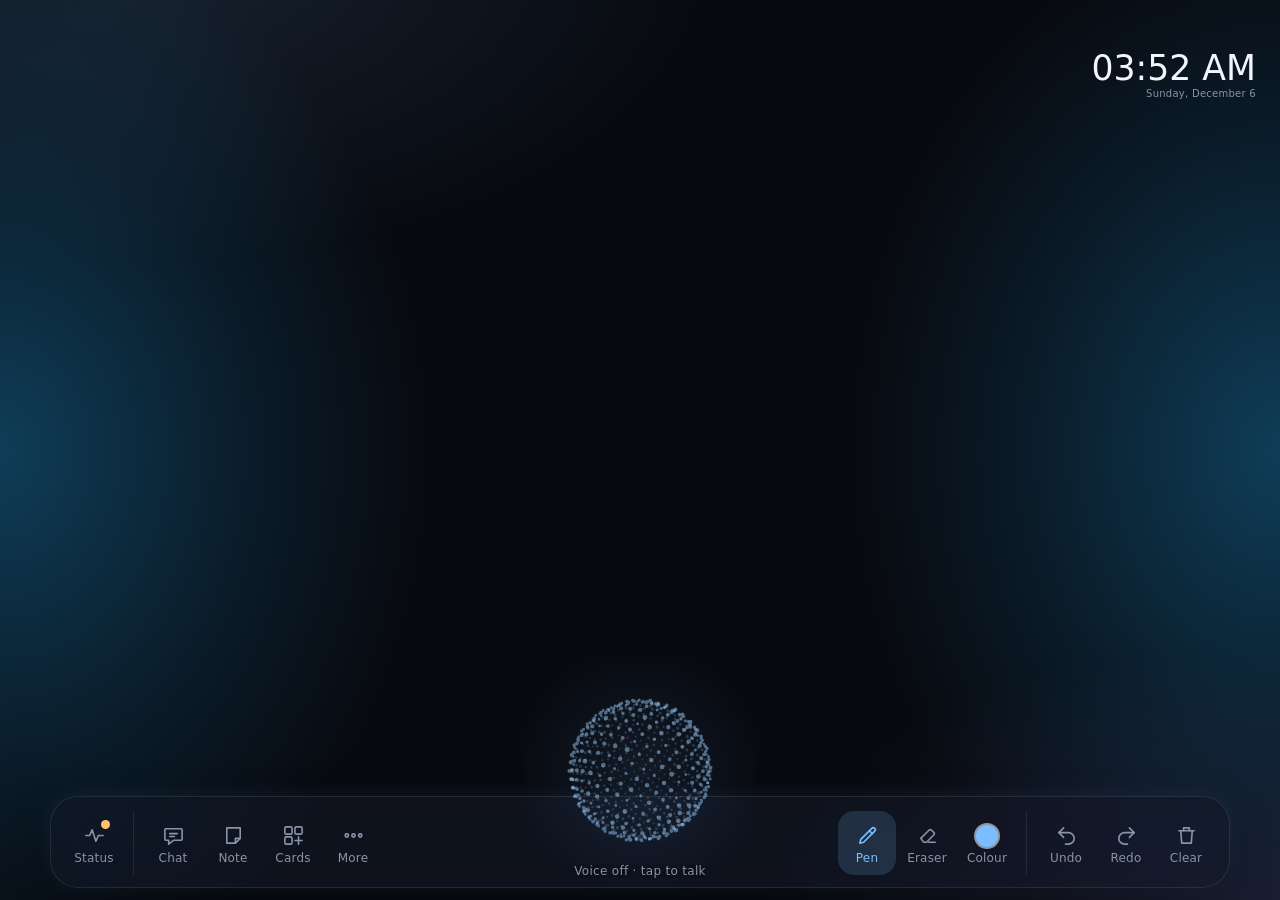
==== web/index.html @ fc882709 "Speech bubble: a small pill that pops out of the top of the screen and shows whatever JARVIS says in" ====
<!doctype html>
<html lang="en">
<head>
  <meta charset="utf-8">
  <meta name="viewport" content="width=device-width, initial-scale=1">
  <title>JARVIS</title>
  <script src="look.js"></script>
  <link rel="stylesheet" href="style.css">
  <link rel="stylesheet" href="modern.css">
  <link rel="stylesheet" href="dock.css">
  <link rel="stylesheet" href="statuspanel.css">
</head>
<body class="panel-hidden">
  <div id="app">
    <aside id="status-menu" class="status-drawer" hidden aria-label="Status">
      <header class="sd-head">
        <div id="sd-summary" data-level="warn">
          <i class="sd-light" aria-hidden="true"></i>
          <div><b id="sd-headline">Checking…</b><small id="sd-sub"></small></div>
        </div>
        <button type="button" id="status-close" class="sd-close" title="Close (S)" aria-label="Close status">
          <svg viewBox="0 0 24 24" aria-hidden="true"><path d="M6 6l12 12M18 6L6 18"/></svg>
        </button>
      </header>
      <div class="sd-body">
        <div class="sd-quick" role="group" aria-label="Quick actions">
          <button type="button" data-do="lock" title="Hide everything until it is unlocked (H)">
            <svg viewBox="0 0 24 24" aria-hidden="true"><rect x="5" y="11" width="14" height="9" rx="2"/><path d="M8 11V8a4 4 0 0 1 8 0v3"/></svg><span>Lock screen</span>
          </button>
          <button type="button" data-do="pair" title="Show a code to connect your phone">
            <svg viewBox="0 0 24 24" aria-hidden="true"><rect x="7" y="3" width="10" height="18" rx="2"/><path d="M11 18h2"/></svg><span>Pair phone</span>
          </button>
          <button type="button" data-do="picture" title="Save the board as a picture">
            <svg viewBox="0 0 24 24" aria-hidden="true"><rect x="3" y="5" width="18" height="14" rx="2"/><circle cx="9" cy="10" r="1.6"/><path d="M4 17l5-4 4 3 3-2 4 3"/></svg><span>Save picture</span>
          </button>
        </div>
        <ul id="status-rows" aria-live="polite"></ul>

        <details class="sd-sec" id="sec-phone">
          <summary><svg viewBox="0 0 24 24" aria-hidden="true"><rect x="7" y="3" width="10" height="18" rx="2"/><path d="M11 18h2"/></svg><span><b>Phone</b><small>Use JARVIS from your phone, on your Wi-Fi</small></span></summary>
          <div class="sd-inner">
            <p id="phone-info" class="wm-hint">Checking…</p>
            <div id="phone-pair" hidden>
              <img id="phone-qr" alt="QR code for the phone page" width="150" height="150">
              <div><small>Pairing code (works once, for ten minutes)</small><b id="phone-code"></b></div>
            </div>
            <div class="status-actions">
              <button type="button" id="phone-show">Show pairing code</button>
              <button type="button" id="phone-forget">Forget phones</button>
            </div>
            <div class="status-actions">
              <button type="button" id="phone-find">Find my phone</button>
              <button type="button" id="phone-remote">Let my phone be a remote</button>
            </div>
            <p id="phone-extra" class="wm-hint" role="status"></p>
          </div>
        </details>

        <details class="sd-sec" id="sec-routines">
          <summary><svg viewBox="0 0 24 24" aria-hidden="true"><path d="M5 6h14M5 12h14M5 18h9"/><path d="M17 16l3 2-3 2z"/></svg><span><b>Routines</b><small>One phrase, many steps (“movie night”)</small></span></summary>
          <div class="sd-inner">
            <ul id="routine-list" class="files-folders"></ul>
            <div class="status-actions"><button type="button" id="routine-new">New routine</button></div>
            <form id="routine-form" class="routine-form" hidden autocomplete="off">
              <label>Name <input id="routine-name" type="text" maxlength="40" placeholder="Movie night"></label>
              <label>Other phrases that start it (separate with commas) <input id="routine-phrases" type="text" placeholder="film time, start the film"></label>
              <label>Steps, one per line <textarea id="routine-steps" rows="6" placeholder="dim the lights to 20 percent&#10;play some jazz&#10;set a timer for 120 minutes&#10;say Enjoy the film"></textarea></label>
              <div class="status-actions">
                <button type="submit">Save</button>
                <button type="button" id="routine-test">Save and run</button>
                <button type="button" id="routine-cancel">Cancel</button>
              </div>
            </form>
            <p class="wm-hint">Each step is a sentence you could say to JARVIS: <i>turn the lights off</i>, <i>play some jazz</i>, <i>open spotify</i>, <i>open youtube.com</i>, <i>set a timer for 20 minutes</i>, <i>say good night</i>, <i>note buy milk</i>, <i>wait 5 seconds</i>. Say the routine's name to run it, from here or from your phone.</p>
            <p id="routine-note" class="wm-hint" role="status"></p>
          </div>
        </details>

        <details class="sd-sec" id="sec-files">
          <summary><svg viewBox="0 0 24 24" aria-hidden="true"><path d="M4 6a2 2 0 0 1 2-2h4l2 2h6a2 2 0 0 1 2 2v9a2 2 0 0 1-2 2H6a2 2 0 0 1-2-2z"/></svg><span><b>Files JARVIS may search</b><small>For “find the doc I edited yesterday”</small></span></summary>
          <div class="sd-inner">
            <p class="wm-hint">JARVIS looks only in the folders you add here, and nothing leaves this PC. Passwords, keys and other secrets are never listed, and programs are never opened.</p>
            <ul id="finder-folders" class="files-folders"></ul>
            <div id="finder-suggest" class="status-actions"></div>
            <form id="finder-form" class="status-field" autocomplete="off">
              <input id="finder-path" type="text" placeholder="A folder, for example C:\Users\you\Documents" aria-label="Folder to add">
              <button type="submit">Add</button>
            </form>
            <p id="finder-note" class="wm-hint" role="status"></p>
          </div>
        </details>

        <details class="sd-sec" id="sec-privacy">
          <summary><svg viewBox="0 0 24 24" aria-hidden="true"><rect x="5" y="11" width="14" height="9" rx="2"/><path d="M8 11V8a4 4 0 0 1 8 0v3"/></svg><span><b>Privacy</b><small>Hide the screen, set an unlock code</small></span></summary>
          <div class="sd-inner">
            <div class="status-actions">
              <button type="button" id="privacy-lock">Lock the screen now</button>
              <button type="button" id="privacy-setcode">Unlock code…</button>
            </div>
            <form id="privacy-form" hidden>
              <input id="privacy-current" type="password" inputmode="numeric" maxlength="8" placeholder="current code" autocomplete="off">
              <input id="privacy-new" type="password" inputmode="numeric" maxlength="8" placeholder="new code (4 to 8 digits)" autocomplete="off">
              <button type="submit">Save</button>
              <button type="button" id="privacy-remove" title="Remove the code: the screen then unlocks with a touch">No code</button>
              <p id="privacy-note" class="wm-hint"></p>
            </form>
            <p class="wm-hint">Say “Jarvis, privacy” (or press H) to hide everything; “Jarvis, privacy unlock” and the digits, or the keypad, brings it back. While it is on, JARVIS answers nothing.</p>
          </div>
        </details>

        <details class="sd-sec" id="sec-voice">
          <summary><svg viewBox="0 0 24 24" aria-hidden="true"><rect x="9" y="3" width="6" height="11" rx="3"/><path d="M5 11a7 7 0 0 0 14 0M12 18v3"/></svg><span><b>Voice</b><small>Pick how JARVIS sounds</small></span></summary>
          <div class="sd-inner">
            <label class="status-field">JARVIS speaks with <select id="voice-pick" title="Voices installed in this browser; names with Natural sound best in Edge"></select></label>
            <div class="status-field">
              Speed <input id="voice-rate" type="range" min="0.7" max="1.4" step="0.05">
              Pitch <input id="voice-pitch" type="range" min="0.6" max="1.4" step="0.05">
              <button type="button" id="voice-test">Test</button>
            </div>
            <p id="voice-note" class="wm-hint"></p>
          </div>
        </details>

        <details class="sd-sec" id="sec-display">
          <summary><svg viewBox="0 0 24 24" aria-hidden="true"><rect x="3" y="4" width="18" height="12" rx="2"/><path d="M9 20h6M12 16v4"/></svg><span><b>Display</b><small>Look, calm mode and sounds</small></span></summary>
          <div class="sd-inner">
            <label class="status-field">Look
              <select id="opt-look" title="Modern is the calm glass look; Classic is the original neon-on-black one">
                <option value="modern">Modern</option><option value="classic">Classic</option>
              </select>
            </label>
            <label class="status-field">Calm the wall after
              <select id="ambient-minutes" title="Fades the dock and dims the board when nobody has used JARVIS for a while (press A to try it)">
                <option value="0">never</option><option value="1">1 minute</option><option value="2">2 minutes</option>
                <option value="5">5 minutes</option><option value="10">10 minutes</option>
              </select> of quiet
            </label>
            <label class="status-field"><input type="checkbox" id="opt-sounds"> Interface sounds</label>
            <label class="status-field"><input type="checkbox" id="opt-boot"> Start-up sequence when JARVIS starts</label>
            <div class="status-actions"><button type="button" id="boot-replay">Play start-up sequence</button></div>
          </div>
        </details>

        <details class="sd-sec" id="sec-board">
          <summary><svg viewBox="0 0 24 24" aria-hidden="true"><rect x="3" y="4" width="18" height="16" rx="2"/><path d="M7 15l3-4 3 3 4-6"/></svg><span><b>Board and backups</b><small>Save, restore, and see what JARVIS did</small></span></summary>
          <div class="sd-inner">
            <div class="status-actions">
              <button type="button" id="export-png">Save as picture</button>
              <button type="button" id="export-json">Save data file</button>
              <button type="button" id="show-backups">Backups…</button>
              <button type="button" id="show-activity">Activity log…</button>
            </div>
            <div id="status-backups" hidden></div>
            <p class="wm-hint">The board is saved on this PC automatically.</p>
          </div>
        </details>

        <details class="sd-sec" id="sec-tools">
          <summary><svg viewBox="0 0 24 24" aria-hidden="true"><path d="M9 3v5M15 3v5M6 8h12v4a6 6 0 0 1-12 0zM12 18v3"/></svg><span><b>Connected tools</b><small>Apps JARVIS can use (MCP)</small></span></summary>
          <div class="sd-inner">
            <div id="mcp-rows"></div>
            <div class="status-actions"><button type="button" id="mcp-reload">Reload connections</button></div>
          </div>
        </details>
      </div>
    </aside>
    <main id="stage">
      <div id="sidelight" aria-hidden="true"><i class="l"></i><i class="r"></i></div>
      <div id="board">
        <canvas id="ink"></canvas>
        <div id="notes"></div>
        <div id="hud">
          <div id="clock"><span id="clock-time">--:--</span><span id="clock-date"></span></div>
        </div>
        <div id="widgets">
        <section id="timer" class="widget" hidden aria-label="Timers">
          <header>
            <b>TIMERS</b>
            <button type="button" class="w-close" data-close="timer" title="Remove this widget">×</button>
          </header>
          <div id="timer-list"></div>
          <div class="timer-presets">
            <button type="button" data-min="1">1 min</button>
            <button type="button" data-min="5">5 min</button>
            <button type="button" data-min="10">10 min</button>
            <button type="button" data-min="15">15 min</button>
            <button type="button" data-min="30">30 min</button>
          </div>
          <form id="timer-form">
            <input id="timer-min" type="number" min="1" max="1440" inputmode="numeric" placeholder="minutes">
            <input id="timer-label" type="text" maxlength="30" placeholder="label (optional)" autocomplete="off">
            <button type="submit">Start</button>
          </form>
        </section>
        <section id="holo" class="widget" hidden aria-label="Hologram">
          <header>
            <b id="holo-title">HOLOGRAM</b>
            <button type="button" class="w-close" data-close="holo" title="Remove this widget">×</button>
          </header>
          <canvas id="holo-canvas"></canvas>
          <footer id="holo-caption" class="sys-foot"></footer>
        </section>
        <section id="files" class="widget" hidden aria-label="Files">
          <header>
            <b id="files-title">FILES</b>
            <button type="button" class="w-close" data-close="files" title="Remove this widget">×</button>
          </header>
          <ul id="files-list"></ul>
          <footer id="files-foot" class="sys-foot"></footer>
        </section>
        <section id="picture" class="widget" hidden aria-label="Picture">
          <header>
            <b id="picture-title">PICTURE</b>
            <button type="button" class="w-close" data-close="picture" title="Remove this widget">×</button>
          </header>
          <div id="picture-frame"><img id="picture-img" alt="" decoding="async"></div>
          <footer id="picture-credit" class="sys-foot"></footer>
        </section>
        <section id="news" class="widget" hidden aria-label="News">
          <header>
            <b>NEWS</b>
            <button type="button" class="w-close" data-close="news" title="Remove this widget">×</button>
          </header>
          <div id="news-viewport"><div id="news-track"></div></div>
          <footer id="news-foot" class="sys-foot"></footer>
        </section>
        <section id="music" class="widget" hidden aria-label="Music">
          <header>
            <b>MUSIC</b>
            <button type="button" class="w-close" data-close="music" title="Remove this widget">×</button>
          </header>
          <form id="music-form">
            <input id="music-q" type="text" placeholder="Play a song or artist" autocomplete="off">
            <button type="submit">Play</button>
          </form>
          <p id="music-now" class="sys-line">Nothing playing yet.</p>
          <div class="mu-buttons">
            <button type="button" data-do="previous" title="Previous song">⏮</button>
            <button type="button" data-do="pause" title="Pause">⏸</button>
            <button type="button" data-do="resume" title="Play">▶</button>
            <button type="button" data-do="next" title="Next song">⏭</button>
            <button type="button" data-vol="down" title="Quieter">🔉</button>
            <button type="button" data-vol="up" title="Louder">🔊</button>
          </div>
          <footer id="music-foot" class="sys-foot"></footer>
        </section>
        <section id="lights" class="widget" hidden aria-label="Lights">
          <header>
            <b>LIGHTS</b>
            <button type="button" id="lights-scan" title="Search the network for Govee lights">Find lights</button>
            <button type="button" class="w-close" data-close="lights" title="Remove this widget">×</button>
          </header>
          <div id="lights-body"></div>
          <footer id="lights-foot" class="sys-foot"></footer>
        </section>
        <section id="system" class="widget" hidden aria-label="System">
          <header>
            <b>SYSTEM</b>
            <button type="button" class="w-close" data-close="system" title="Remove this widget">×</button>
          </header>
          <div id="system-body"></div>
          <footer id="system-foot" class="sys-foot"></footer>
        </section>
        <section id="weather" class="widget" hidden aria-label="Weather">
          <header>
            <b id="weather-title">WEATHER</b>
            <button type="button" id="weather-gear" title="Change the place or units">⚙</button>
            <button type="button" class="w-close" data-close="weather" title="Remove this widget">×</button>
          </header>
          <form id="weather-form" hidden>
            <input id="weather-q" type="text" placeholder="City, e.g. Chicago" autocomplete="off">
            <button type="submit">Find</button>
            <button type="button" id="weather-locate" title="Uses your browser's location, with your permission">My location</button>
            <button type="button" id="weather-units" title="Switch units">°F</button>
          </form>
          <ul id="weather-results" hidden></ul>
          <div id="weather-body"></div>
          <footer id="weather-foot"></footer>
        </section>
        <section id="usage" class="widget" hidden aria-label="Token usage">
          <header>
            <b>TOKEN USAGE</b>
            <nav>
              <button type="button" data-range="daily" class="on">Days</button>
              <button type="button" data-range="weekly">Weeks</button>
              <button type="button" data-range="monthly">Months</button>
              <button type="button" data-range="yearly">Years</button>
            </nav>
            <button type="button" class="w-close" data-close="usage" title="Remove this widget">×</button>
          </header>
          <div class="usage-sources">
            <div class="seg" id="usage-source">
              <button type="button" data-source="claude" class="on">Claude Code</button>
              <button type="button" data-source="jarvis">JARVIS</button>
            </div>
            <div class="seg" id="usage-measure" title="Whether re-reads of cached context count">
              <button type="button" data-measure="all" class="on">All tokens</button>
              <button type="button" data-measure="fresh">Without cache reads</button>
            </div>
          </div>
          <div class="usage-main">
            <div class="usage-big"><span id="usage-today">0</span><small id="usage-today-sub">tokens today</small></div>
            <div class="usage-avgs">
              <div id="avg-week"><small>7-day average</small><b>0</b><small>per day</small></div>
              <div id="avg-month"><small>30-day average</small><b>0</b><small>per day</small></div>
              <div id="avg-year"><small>1-year average</small><b>0</b><small>per day</small></div>
              <div id="avg-all"><small>All time</small><b>0</b><small>in total</small></div>
            </div>
          </div>
          <div class="usage-range" id="usage-range">Last 30 days</div>
          <div id="usage-chart"></div>
          <footer id="usage-foot"></footer>
        </section>
        </div>
      </div>

      <nav id="toolbar" aria-label="JARVIS controls">
        <div class="dock-side dock-left">
          <div class="dock-group" role="group" aria-label="Status">
            <button id="btn-status" class="dock-btn" data-level="warn" title="Is everything working? Opens the status panel on the left (S)" aria-label="Status">
            <svg viewBox="0 0 24 24" aria-hidden="true"><path d="M3 12h4l2.5-6 4 12 2.5-6H21"/></svg><i class="status-dot"></i><span>Status</span>
          </button>
          </div>
          <div class="dock-group" role="group" aria-label="JARVIS">
          <button id="btn-panel" class="dock-btn" title="Open or close the chat, to type to JARVIS (Tab)" aria-label="Chat">
            <svg viewBox="0 0 24 24" aria-hidden="true"><path d="M4 5h16a1 1 0 0 1 1 1v10a1 1 0 0 1-1 1h-8l-5 4v-4H4a1 1 0 0 1-1-1V6a1 1 0 0 1 1-1z"/><path d="M8 10h8M8 13h5"/></svg><span>Chat</span>
          </button>
          <button id="btn-note" class="dock-btn" title="New sticky note (N)" aria-label="Sticky note">
            <svg viewBox="0 0 24 24" aria-hidden="true"><path d="M5 4h14v11l-5 5H5z"/><path d="M14 20v-5h5"/></svg><span>Note</span>
          </button>
          <button id="btn-widgets" class="dock-btn" title="Cards on the board: weather, timers, usage and more (W)" aria-label="Cards">
            <svg viewBox="0 0 24 24" aria-hidden="true"><rect x="3" y="3" width="7.5" height="7.5" rx="1.5"/><rect x="13.5" y="3" width="7.5" height="7.5" rx="1.5"/><rect x="3" y="13.5" width="7.5" height="7.5" rx="1.5"/><path d="M17.25 13.5v7.5M13.5 17.25H21"/></svg><span>Cards</span>
          </button>
          <button id="btn-more" class="dock-btn" type="button" aria-haspopup="true" aria-expanded="false" title="More: memory, keyboard, touch mode, pen tracker, fit to wall, side lights, fullscreen">
            <svg viewBox="0 0 24 24" aria-hidden="true" fill="currentColor" stroke="none"><circle cx="5" cy="12" r="1.7"/><circle cx="12" cy="12" r="1.7"/><circle cx="19" cy="12" r="1.7"/></svg><span>More</span>
          </button>
          </div>
        </div>
        <button id="orb" type="button" data-state="idle" aria-label="JARVIS: tap to turn the voice on or off" title="JARVIS: tap to turn the voice on or off (M). While it is talking, tap to stop it.">
          <canvas id="orb-canvas" aria-hidden="true"></canvas>
          <span id="orb-label" aria-live="polite">Voice off · tap to talk</span>
        </button>
        <div id="widget-menu" hidden>
          <h3>Widgets</h3>
          <ul id="widget-list"></ul>
          <p class="wm-hint">Drag a card by its title to move it, and its corner to resize it.</p>
          <button type="button" id="widget-reset">Reset layout</button>
        </div>
        <div id="ink-menu" class="dock-menu" hidden>
          <h3>Pen</h3>
          <div id="swatches" role="group" aria-label="Pen colour"></div>
          <label class="ink-size"><span>Thickness</span><input id="size" type="range" min="2" max="14" value="4" title="Pen thickness"></label>
        </div>
        <div id="more-menu" class="dock-menu" hidden>
          <h3>More</h3>
          <button type="button" class="menu-row" id="btn-memory">
            <svg viewBox="0 0 24 24" aria-hidden="true"><path d="M12 3a6 6 0 0 0-6 6c0 2 1 3 2 4v3h8v-3c1-1 2-2 2-4a6 6 0 0 0-6-6z"/><path d="M9 19h6M10 22h4"/></svg>
            <span><b>Memory</b><small>What JARVIS remembers about you. Add or remove facts.</small></span>
          </button>
          <button type="button" class="menu-row" id="btn-kb" title="On-screen keyboard (B)">
            <svg viewBox="0 0 24 24" aria-hidden="true"><rect x="3" y="6" width="18" height="12" rx="2"/><path d="M7 10h.01M11 10h.01M15 10h.01M7 14h10"/></svg>
            <span><b>Keyboard</b><small>An on-screen keyboard, for typing at the wall (B)</small></span>
          </button>
          <button type="button" class="menu-row" id="btn-touch" title="Touch mode (T)">
            <svg viewBox="0 0 24 24" aria-hidden="true"><path d="M9 11V5.5a1.5 1.5 0 0 1 3 0V10m0-.5a1.5 1.5 0 0 1 3 0V11m0-.5a1.5 1.5 0 0 1 3 0V15a6 6 0 0 1-6 6h-1a5 5 0 0 1-4-2l-3-4.2a1.5 1.5 0 0 1 2.4-1.8L9 14"/></svg>
            <span><b>Touch mode</b><small>Bigger buttons, for the pen or a finger from across the room (T)</small></span><em class="state">On</em>
          </button>
          <button type="button" class="menu-row" id="btn-pen" title="Pen tracker: calibrate (K)">
            <svg viewBox="0 0 24 24" aria-hidden="true"><circle cx="12" cy="12" r="7.5"/><circle cx="12" cy="12" r="2.5"/><path d="M12 2v3M12 19v3M2 12h3M19 12h3"/></svg>
            <span><b>Pen tracker</b><small>Set up or recalibrate the pen that works on the wall (K)</small></span><em class="state">Running</em>
          </button>
          <button type="button" class="menu-row" id="btn-fit" title="Fit to wall (J)">
            <svg viewBox="0 0 24 24" aria-hidden="true"><path d="M4 9V4h5M20 9V4h-5M4 15v5h5M20 15v5h-5"/></svg>
            <span><b>Fit to wall</b><small>Match the picture to the projected screen: test pattern and corners (J)</small></span>
          </button>
          <button type="button" class="menu-row active" id="btn-lights" title="Side lights (L)">
            <svg viewBox="0 0 24 24" aria-hidden="true"><path d="M12 3l1.8 5.2L19 10l-5.2 1.8L12 17l-1.8-5.2L5 10l5.2-1.8z"/><path d="M19 17l.7 2 2 .7-2 .7-.7 2-.7-2-2-.7 2-.7z"/></svg>
            <span><b>Side lights</b><small>A faint colour glow along both sides that slowly changes (L)</small></span><em class="state">On</em>
          </button>
          <button type="button" class="menu-row" id="btn-full" title="Fullscreen (F)">
            <svg viewBox="0 0 24 24" aria-hidden="true"><path d="M4 9V4h5M20 9V4h-5M4 15v5h5M20 15v5h-5"/></svg>
            <span><b>Fullscreen</b><small>Fill the whole screen (F)</small></span>
          </button>
        </div>
        <button id="btn-mic" class="mic-hidden" type="button" title="Voice: say “Jarvis, …” (M)" aria-label="Voice" tabindex="-1"></button>
        <div class="dock-side dock-right">
          <div class="dock-group" role="group" aria-label="Draw">
            <button data-tool="pen" class="dock-btn active" title="Pen (P): draw on the board" aria-label="Pen">
              <svg viewBox="0 0 24 24" aria-hidden="true"><path d="M4 20l1-4L16.5 4.5a2.1 2.1 0 0 1 3 3L8 19l-4 1z"/><path d="M14 7l3 3"/></svg><span>Pen</span>
            </button>
            <button data-tool="eraser" class="dock-btn" title="Eraser (E): rub out drawing" aria-label="Eraser">
              <svg viewBox="0 0 24 24" aria-hidden="true"><path d="M5 15l8.5-8.5a2 2 0 0 1 2.8 0l2.2 2.2a2 2 0 0 1 0 2.8L11 19H8z"/><path d="M13 19h7"/></svg><span>Eraser</span>
            </button>
            <button id="btn-ink" class="dock-btn" type="button" aria-haspopup="true" aria-expanded="false" title="Pen colour and thickness">
              <i class="ink-dot" aria-hidden="true"></i><span>Colour</span>
            </button>
          </div>
          <div class="dock-group" role="group" aria-label="Undo and clear">
            <button id="btn-undo" class="dock-btn" title="Undo (Ctrl+Z)" aria-label="Undo">
              <svg viewBox="0 0 24 24" aria-hidden="true"><path d="M9 14L4 9l5-5"/><path d="M4 9h10a6 6 0 0 1 0 12h-3"/></svg><span>Undo</span>
            </button>
            <button id="btn-redo" class="dock-btn" title="Redo (Ctrl+Y)" aria-label="Redo">
              <svg viewBox="0 0 24 24" aria-hidden="true"><path d="M15 14l5-5-5-5"/><path d="M20 9H10a6 6 0 0 0 0 12h3"/></svg><span>Redo</span>
            </button>
            <button id="btn-clear" class="dock-btn" title="Clear all drawing (notes stay). Ctrl+Z brings it back." aria-label="Clear drawing">
              <svg viewBox="0 0 24 24" aria-hidden="true"><path d="M4 7h16"/><path d="M9 7V4h6v3"/><path d="M6 7l1 13h10l1-13"/></svg><span>Clear</span>
            </button>
          </div>
        </div>
      </nav>
      <div id="ambient" aria-hidden="true">
        <div id="ambient-clock"><span id="ambient-time">--:--</span><span id="ambient-date"></span></div>
        <div id="orb-big" data-state="idle"><canvas id="orb-big-canvas"></canvas></div>
        <div id="ambient-timer"></div>
      </div>
      <div id="offline-banner" hidden>JARVIS’s server isn’t running. Start it with JARVIS.bat. Your drawing is safe in this browser and will be saved to the PC when it’s back.</div>
      <div id="orb-bubble" role="status" aria-live="polite" hidden></div>
      <div id="caption" aria-live="polite"></div>
      <div id="keyboard" hidden aria-label="On-screen keyboard"></div>
    </main>

    <aside id="panel">
      <header>
        <svg class="reactor" viewBox="0 0 40 40" aria-hidden="true">
          <circle cx="20" cy="20" r="17" /><circle cx="20" cy="20" r="11" /><circle cx="20" cy="20" r="4" class="core" />
        </svg>
        <div>
          <h1>J.A.R.V.I.S.</h1>
          <p id="spend">connecting…</p>
        </div>
      </header>
      <div id="log" aria-live="polite"></div>
      <form id="composer">
        <label class="inc"><input type="checkbox" id="include-board" checked> Include board</label>
        <div class="row">
          <textarea id="input" rows="1" placeholder="Ask JARVIS…" autocomplete="off"></textarea>
          <button type="submit" id="send">Send</button>
        </div>
      </form>
    </aside>

    <div id="memory-modal" hidden>
      <div class="card">
        <h2>What I know about you</h2>
        <input id="memory-search" type="search" placeholder="Search what I remember…" autocomplete="off">
        <p id="memory-count"></p>
        <ul id="facts"></ul>
        <form id="fact-form">
          <input id="fact-input" placeholder="Add a fact, e.g. I'm studying electrical engineering" maxlength="300">
          <select id="fact-kind" title="What kind of memory">
            <option value="fact">fact</option><option value="preference">preference</option><option value="person">person</option>
            <option value="project">project</option><option value="event">event</option>
          </select>
          <button type="submit">Add</button>
        </form>
        <button id="memory-close" class="ghost">Close</button>
      </div>
    </div>

    <div id="activity-modal" hidden>
      <div class="card">
        <h2>What JARVIS has done</h2>
        <p class="wm-hint">Every tool it used for you, newest first: what it asked for, never what came back. 🔒 means private data (mail, calendar, Discord or your files) was involved. The full log is a text file on this PC.</p>
        <ul id="activity-list"></ul>
        <button id="activity-close" class="ghost">Close</button>
      </div>
    </div>

    <div id="testpattern" hidden><canvas></canvas></div>
    <div id="showoff" hidden aria-hidden="true">
      <section class="so-panel so-left">
        <header><b class="holo-title">HOLOGRAM</b><span class="holo-caption"></span></header>
        <canvas class="holo-canvas"></canvas>
      </section>
      <section class="so-panel so-right">
        <header><b>COMPILER</b><span class="so-count">LINES 0</span></header>
        <pre class="so-code"></pre>
      </section>
    </div>
    <div id="boot" hidden aria-hidden="true">
      <canvas id="boot-canvas"></canvas>
      <div id="boot-title">J.A.R.V.I.S.</div>
      <div id="boot-sub">ALL SYSTEMS ONLINE</div>
      <div id="boot-lines"></div>
      <div id="boot-skip">TOUCH TO SKIP</div>
    </div>
    <div id="privacy" hidden></div>
    <div id="toast" role="status"></div>
  </div>

  <!-- Outside #app on purpose: these stay put on screen while #app is warped. -->
  <div id="fit-ui" hidden>
    <div class="fit-handle" title="Top-left corner">TL</div>
    <div class="fit-handle" title="Top-right corner">TR</div>
    <div class="fit-handle" title="Bottom-right corner">BR</div>
    <div class="fit-handle" title="Bottom-left corner">BL</div>
    <div id="fit-panel">
      <h2>Fit to wall</h2>
      <p>Drag the four pink dots onto the corners of the patch of wall you want to use. Click a dot (or press 1 to 4), then use the arrow keys to nudge it; hold Shift for bigger steps. It saves as you go.</p>
      <label><input type="checkbox" id="fit-pattern" checked> Show test pattern</label>
      <div class="fit-actions">
        <button id="fit-reset" type="button">Reset (R)</button>
        <button id="fit-done" type="button">Done (Esc)</button>
      </div>
    </div>
  </div>
  <script type="module" src="app.js"></script>
</body>
</html>
---- web/style.css ----
:root {
  --bg: #000;
  --accent-rgb: 0, 229, 255;        /* the one accent colour: everything tinted with it follows this (the modern theme changes it) */
  --accent2-rgb: 61, 123, 255;
  --cyan: rgb(var(--accent-rgb));
  --amber: #ffb300;
  --green: #5cff8a;
  --red: #ff5252;
  --white: #e8f4ff;
  --text: #cfeff7;
  --dim: #6f9aa6;
  --line: rgba(var(--accent-rgb), 0.28);
  --glass: rgba(2, 14, 20, 0.82);
  --panel-w: 400px;
  font-family: "Segoe UI", system-ui, sans-serif;
}

* { box-sizing: border-box; }
html, body { margin: 0; height: 100%; background: var(--bg); color: var(--text); overflow: hidden; }
button, input, textarea { font: inherit; color: inherit; }

#app { display: flex; width: 100vw; height: 100vh; transform-origin: 0 0; }

/* ---- on-screen keyboard ----------------------------------------------- */
#keyboard {
  position: absolute; left: 0; right: 0; bottom: 0; z-index: 6; padding: 10px 14px 12px;
  background: linear-gradient(180deg, rgba(0, 22, 30, 0.94), rgba(0, 8, 12, 0.98));
  border-top: 1px solid var(--cyan); box-shadow: 0 -10px 34px rgba(var(--accent-rgb), 0.2); user-select: none;
}
#keyboard[hidden] { display: none; }
body.kb-open #toolbar { display: none; }
.kb-row { display: flex; gap: 6px; margin-bottom: 6px; }
.kb-row:last-child { margin-bottom: 0; }
.kb-key {
  flex: var(--w, 1) 1 0; min-width: 0; height: clamp(44px, 7vh, 84px); padding: 0; cursor: pointer;
  border: 1px solid rgba(var(--accent-rgb), 0.5); border-radius: 9px; color: var(--white);
  background: linear-gradient(180deg, rgba(var(--accent-rgb), 0.12), rgba(var(--accent-rgb), 0.03));
  font: 400 clamp(18px, 3vh, 34px) "Segoe UI", sans-serif; text-shadow: 0 0 8px rgba(var(--accent-rgb), 0.55);
  box-shadow: inset 0 0 12px rgba(var(--accent-rgb), 0.08);
}
.kb-key:hover { background: rgba(var(--accent-rgb), 0.2); }
.kb-key.hit { background: rgba(var(--accent-rgb), 0.55); box-shadow: 0 0 18px var(--cyan); color: #00131a; text-shadow: none; }
.kb-key.on { border-color: var(--amber); color: var(--amber); }
.kb-key.lock { background: rgba(255, 179, 0, 0.22); }
.kb-key.accent { border-color: var(--green); color: var(--green); }

/* ---- touch mode: bigger controls for pen use from across the room ------ */
body.touch { --panel-w: clamp(300px, 36vw, 470px); }
body.touch #toolbar { gap: 16px; }
body.touch .dock-side { gap: 10px; padding: 12px 16px; }
body.touch .dock-group { gap: 10px; padding: 0 12px; }
body.touch #toolbar button { width: 64px; height: 64px; font-size: 30px; border-radius: 14px; }
body.touch #toolbar button svg { width: 32px; height: 32px; }
body.touch #toolbar .swatch { width: 44px; height: 44px; border-width: 3px; }
body.touch #swatches { gap: 14px; }
body.touch #size { width: 170px; height: 44px; }
body.touch #size::-webkit-slider-thumb { width: 32px; height: 32px; }
body.touch .note { width: 300px; }
body.touch .note-bar { height: 46px; padding: 0 12px; font-size: 22px; }
body.touch .note-x { width: 52px; height: 40px; font-size: 34px; }
body.touch .note-text { font-size: 26px; padding: 6px 14px 14px; }
body.touch #panel header { padding: 18px 20px; }
body.touch #panel h1 { font-size: 24px; }
body.touch #spend { font-size: 15px; }
body.touch .msg { font-size: 20px; }
body.touch .chip { font-size: 16px; padding: 4px 14px; }
body.touch .inc { font-size: 17px; gap: 10px; margin-bottom: 10px; }
body.touch .inc input { width: 26px; height: 26px; }
body.touch #input { font-size: 22px; padding: 14px 16px; min-height: 60px; }
body.touch #send { font-size: 22px; padding: 14px 24px; min-height: 60px; }
body.touch .run-actions button { font-size: 20px; padding: 12px 24px; }
body.touch details.run summary { font-size: 15px; padding: 12px 14px; }
body.touch #memory-modal .card, body.touch #activity-modal .card { width: min(720px, 94vw); }
body.touch #facts li { font-size: 20px; padding: 10px 14px; }
body.touch #facts button { font-size: 30px; width: 48px; }
body.touch #fact-input { font-size: 20px; padding: 12px; }

/* ---- pen input and calibration ---------------------------------------- */
#toolbar #btn-pen.on { color: var(--green); }
#pen-cursor {
  --p: 0deg; position: absolute; width: 34px; height: 34px; margin: -17px 0 0 -17px; border-radius: 50%; pointer-events: none;
  border: 3px solid #ff3dcb; box-shadow: 0 0 14px #ff3dcb; opacity: 0; transition: opacity 0.12s; z-index: 30;
  background: conic-gradient(rgba(255, 61, 203, 0.55) var(--p), transparent 0); /* fills as a finger holds still for a tap */
}
#pen-cursor.show { opacity: 0.85; }
#calib { position: absolute; inset: 0; z-index: 45; background: rgba(0, 0, 0, 0.82); }
#calib[hidden] { display: none; }
.calib-prompt { position: absolute; left: 50%; top: 31%; transform: translate(-50%, -50%); text-align: center; width: 760px; }
.calib-prompt b { display: block; font-size: 44px; font-weight: 300; letter-spacing: 6px; color: var(--cyan); margin-bottom: 14px; }
.calib-prompt span { display: block; font-size: 26px; line-height: 1.4; color: var(--text); }
.calib-prompt em { display: block; margin-top: 18px; font-style: normal; font-size: 24px; color: #ff9c9c; }
.calib-target {
  --p: 0deg; position: absolute; width: 84px; height: 84px; margin: -42px 0 0 -42px; border-radius: 50%;
  border: 3px solid rgba(var(--accent-rgb), 0.35); background: conic-gradient(rgba(92, 255, 138, 0.9) var(--p), transparent 0);
}
.calib-target::before, .calib-target::after { content: ""; position: absolute; background: rgba(var(--accent-rgb), 0.8); }
.calib-target::before { left: 50%; top: -14px; bottom: -14px; width: 2px; margin-left: -1px; }
.calib-target::after { top: 50%; left: -14px; right: -14px; height: 2px; margin-top: -1px; }
.calib-target.current { border-color: #ff3dcb; box-shadow: 0 0 22px #ff3dcb; animation: target 1.2s ease-in-out infinite; }
.calib-target.done { border-color: var(--green); background: rgba(92, 255, 138, 0.25); }
@keyframes target { 50% { transform: scale(1.12); } }

/* ---- fit to wall ------------------------------------------------------ */
#testpattern { position: absolute; inset: 0; z-index: 40; background: #000; }
#testpattern[hidden], #fit-ui[hidden] { display: none; }
#testpattern canvas { display: block; width: 100%; height: 100%; }
.fit-handle {
  position: fixed; z-index: 100; width: 38px; height: 38px; margin: -19px 0 0 -19px; border-radius: 50%;
  border: 3px solid #ff3dcb; background: rgba(255, 61, 203, 0.3); color: #fff; cursor: grab; touch-action: none;
  font: 700 11px/32px "Segoe UI", sans-serif; text-align: center; box-shadow: 0 0 14px #ff3dcb; user-select: none;
}
.fit-handle.sel { border-color: #fff; background: rgba(255, 61, 203, 0.55); }
#fit-panel {
  position: fixed; z-index: 101; left: 50%; top: 50%; transform: translate(-50%, -50%); width: min(430px, 70vw);
  padding: 14px 18px; background: rgba(0, 10, 14, 0.93); border: 1px solid var(--cyan); border-radius: 12px;
  box-shadow: 0 0 24px rgba(var(--accent-rgb), 0.3); font-size: 14px; line-height: 1.45;
}
#fit-panel h2 { margin: 0 0 6px; font-weight: 400; letter-spacing: 3px; font-size: 16px; color: var(--cyan); cursor: pointer; }
#fit-panel h2::after { content: " \25BE"; color: var(--dim); }
#fit-panel.folded { width: auto; padding: 8px 16px; }
#fit-panel.folded h2 { margin: 0; }
#fit-panel.folded h2::after { content: " \25B8"; }
#fit-panel.folded > :not(h2) { display: none; }
#fit-panel p { margin: 0 0 10px; }
#fit-panel label { display: flex; align-items: center; gap: 6px; color: var(--dim); }
.fit-actions { display: flex; gap: 8px; margin-top: 10px; }
.fit-actions button { padding: 6px 14px; border-radius: 8px; cursor: pointer; background: rgba(var(--accent-rgb), 0.12); border: 1px solid var(--cyan); color: var(--cyan); }
.fit-actions button:hover { background: rgba(var(--accent-rgb), 0.26); }

/* ---- stage + board ---------------------------------------------------- */
#stage {
  position: relative; flex: 1; min-width: 0; overflow: hidden;
  background:
    linear-gradient(rgba(var(--accent-rgb), 0.045) 1px, transparent 1px) 0 0 / 48px 48px,
    linear-gradient(90deg, rgba(var(--accent-rgb), 0.045) 1px, transparent 1px) 0 0 / 48px 48px,
    #000;
}
#board {
  position: absolute; left: 0; top: 0; width: 1920px; height: 1080px;
  transform-origin: 0 0;
  border: 2px solid var(--line);
  box-shadow: 0 0 40px rgba(var(--accent-rgb), 0.12) inset;
}
#ink { position: absolute; inset: 0; touch-action: none; cursor: crosshair; } /* size is set by board.js: it grows with the window */
#notes { position: absolute; inset: 0; pointer-events: none; }
#hud { position: absolute; inset: 0; pointer-events: none; }
#clock { position: absolute; right: 36px; top: 24px; text-align: right; color: var(--cyan); text-shadow: 0 0 14px rgba(var(--accent-rgb), 0.6); }
#clock-time { display: block; font-size: 54px; font-weight: 200; letter-spacing: 4px; }
#clock-date { display: block; font-size: 18px; letter-spacing: 3px; text-transform: uppercase; color: var(--dim); }

/* ---- side lights ------------------------------------------------------
   Two soft washes of light, one from each side of the screen, behind the drawing and the widgets. The colour drifts slowly round the whole
   rainbow (a registered number property, --hue, is animated and both washes read it). Toggle with the dock's light button or L. */
@property --hue { syntax: '<number>'; inherits: true; initial-value: 200; }
#sidelight { position: absolute; inset: 0; pointer-events: none; animation: sidelight-cycle 120s linear infinite; }
#sidelight i { position: absolute; top: 0; bottom: 0; width: 44%; }
#sidelight .l { left: 0; background: radial-gradient(ellipse 100% 78% at 0% 50%, hsl(var(--hue) 100% 56% / 0.3), hsl(var(--hue) 100% 56% / 0.1) 46%, transparent 76%); }
#sidelight .r { right: 0; background: radial-gradient(ellipse 100% 78% at 100% 50%, hsl(var(--hue) 100% 56% / 0.3), hsl(var(--hue) 100% 56% / 0.1) 46%, transparent 76%); }
@keyframes sidelight-cycle { from { --hue: 0; } to { --hue: 360; } }
body.no-lights #sidelight { opacity: 0; }
@media (prefers-reduced-motion: reduce) { #sidelight { animation: none; } }

/* ---- notes ------------------------------------------------------------ */
.note {
  --c: var(--cyan);
  position: absolute; width: 260px; min-height: 110px; pointer-events: auto;
  background: rgba(0, 18, 24, 0.9); border: 2px solid var(--c);
  box-shadow: 0 0 18px color-mix(in srgb, var(--c) 45%, transparent), inset 0 0 18px color-mix(in srgb, var(--c) 12%, transparent);
  border-radius: 6px; display: flex; flex-direction: column;
}
.note.c-amber { --c: var(--amber); } .note.c-green { --c: var(--green); }
.note.c-red { --c: var(--red); } .note.alert { box-shadow: 0 0 18px rgba(255, 82, 82, 0.35); } .note.c-white { --c: var(--white); }
.note-bar { display: flex; justify-content: space-between; align-items: center; height: 26px; padding: 0 8px; cursor: grab; color: var(--c); user-select: none; touch-action: none; }
.note-bar:active { cursor: grabbing; }
.note-bar > span { pointer-events: none; } /* so pointer offsets are always measured in the bar itself */
.note-x { background: none; border: 0; cursor: pointer; font-size: 20px; line-height: 1; color: var(--c); opacity: 0.7; }
.note-x:hover { opacity: 1; }
.note-text { flex: 1; padding: 4px 12px 12px; font-size: 20px; line-height: 1.3; outline: none; white-space: pre-wrap; overflow-wrap: anywhere; color: var(--white); }

/* ---- toolbar ---------------------------------------------------------- */
/* The dock is split in two around the orb in the middle. Each half is its own glass bar. */
#toolbar {
  position: absolute; left: 0; right: 0; bottom: 12px; margin: 0 auto; z-index: 5;
  width: calc(100% - 24px); max-width: 1500px; display: grid; grid-template-columns: minmax(0, 1fr) auto minmax(0, 1fr);
  align-items: stretch; gap: 14px;
}
.dock-side {
  display: flex; flex-wrap: wrap; justify-content: center; align-items: center; align-content: center; gap: 6px 6px; padding: 8px 12px;
  background: var(--glass); border: 1px solid var(--line); border-radius: 14px; box-shadow: 0 0 20px rgba(var(--accent-rgb), 0.12);
}
#toolbar button {
  width: 40px; height: 40px; border-radius: 8px; border: 1px solid transparent; background: none;
  font-size: 20px; cursor: pointer; color: var(--text);
}
#toolbar button:hover { background: rgba(var(--accent-rgb), 0.12); }
#toolbar button.active { border-color: var(--cyan); color: var(--cyan); box-shadow: 0 0 10px rgba(var(--accent-rgb), 0.4); }
/* Buttons stay together in groups; on a narrow window the dock wraps between groups, not inside one. */
.dock-group { display: flex; flex-wrap: wrap; justify-content: center; align-items: center; gap: 6px; padding: 0 8px; }
.dock-group + .dock-group { border-left: 1px solid var(--line); }
.dock-group:first-child { padding-left: 0; }
.dock-group:last-child { padding-right: 0; }
.dock-side .dock-group:first-child { padding-left: 8px; }
.dock-side .dock-group:last-child { padding-right: 8px; }
#swatches { display: flex; flex-direction: row; gap: 8px; padding: 0 4px; }
#toolbar .swatch { width: 22px; height: 22px; border-radius: 50%; border: 2px solid transparent; cursor: pointer; padding: 0; background: var(--sw); box-shadow: 0 0 8px var(--sw); }
#toolbar .swatch:hover { background: var(--sw); }
#toolbar .swatch.active { border-color: #fff; box-shadow: 0 0 8px var(--sw); }
#size { width: 84px; accent-color: var(--cyan); }

#toolbar #btn-mic { display: grid; place-items: center; }
#toolbar #btn-mic.on { border-color: var(--green); color: var(--green); animation: listen 2s ease-in-out infinite; }
#toolbar #btn-mic.talking { border-color: var(--cyan); color: var(--cyan); animation: none; box-shadow: 0 0 14px var(--cyan); }
#toolbar #btn-mic.unsupported { opacity: 0.35; }
@keyframes listen { 50% { box-shadow: 0 0 14px rgba(92, 255, 138, 0.6); } }
#caption {
  position: absolute; left: 50%; top: 18px; transform: translateX(-50%); max-width: 60%;
  padding: 8px 20px; border: 1px solid var(--line); border-radius: 999px; background: var(--glass);
  color: var(--cyan); font-size: 18px; letter-spacing: 1px; opacity: 0; pointer-events: none; transition: opacity 0.25s;
}
#caption.show { opacity: 1; }

/* ---- JARVIS panel ----------------------------------------------------- */
#panel {
  width: var(--panel-w); display: flex; flex-direction: column; min-height: 0;
  background: linear-gradient(180deg, rgba(0, 20, 28, 0.96), rgba(0, 6, 10, 0.98));
  border-left: 1px solid var(--line);
}
body.panel-hidden #panel { display: none; }

/* ---- token usage widget ------------------------------------------------ */
/* Widgets sit in a row at the top-left of the board and wrap onto more rows; the clock keeps the top-right. */
#widgets { position: absolute; inset: 0; z-index: 7; pointer-events: none; }
.widget {
  position: absolute; left: 36px; top: 24px; transform-origin: 0 0; pointer-events: auto; padding: 14px 18px 12px; background: rgba(2, 14, 20, 0.88); border: 1px solid var(--line);
  border-radius: 14px; box-shadow: 0 0 26px rgba(var(--accent-rgb), 0.14), inset 0 0 22px rgba(var(--accent-rgb), 0.05);
}
.widget[hidden] { display: none; }
.widget header { display: flex; align-items: center; gap: 12px; margin-bottom: 8px; }
.widget header b { font-weight: 400; letter-spacing: 4px; font-size: 16px; color: var(--cyan); text-shadow: 0 0 10px rgba(var(--accent-rgb), 0.5); }
.widget button, .widget input {
  height: 30px; padding: 0 12px; border: 1px solid var(--line); border-radius: 8px; background: none; color: var(--text);
  font-size: 14px; cursor: pointer;
}
.widget input { cursor: text; background: rgba(var(--accent-rgb), 0.05); min-width: 0; }
.widget button:hover { background: rgba(var(--accent-rgb), 0.12); }
.widget header { cursor: grab; touch-action: none; user-select: none; }
.widget header:active { cursor: grabbing; }
.w-grip {
  position: absolute; right: 2px; bottom: 2px; width: 22px; height: 22px; cursor: nwse-resize; touch-action: none; opacity: 0.45;
  background: linear-gradient(135deg, transparent 52%, var(--cyan) 52% 58%, transparent 58% 70%, var(--cyan) 70% 76%, transparent 76%);
  border-bottom-right-radius: 12px;
}
.widget:hover .w-grip, .w-grip:hover { opacity: 0.95; }
body.touch .w-grip { width: 34px; height: 34px; opacity: 0.8; }
.widget .w-close { margin-left: auto; min-width: 30px; padding: 0; font-size: 20px; line-height: 1; border-color: transparent; color: var(--dim); }
#music { width: 340px; }
#music-form { display: flex; gap: 8px; margin: 4px 0 8px; }
#music-form input { flex: 1; }
.mu-buttons { display: flex; gap: 6px; flex-wrap: wrap; }
.widget .mu-buttons button { min-width: 44px; font-size: 18px; }
#lights { width: 340px; }
.lt-all { display: flex; align-items: center; gap: 8px; margin: 4px 0; }
.lt-all b { font-weight: 400; color: var(--dim); letter-spacing: 2px; margin-right: auto; }
.lt-swatches { display: flex; flex-wrap: wrap; gap: 6px; margin: 6px 0 10px; }
.widget .lt-swatch { width: 26px; height: 26px; min-width: 26px; padding: 0; border-radius: 50%; border: 1px solid rgba(255, 255, 255, 0.5); }
.widget .lt-white { padding: 2px 10px; }
.lt-row { display: grid; grid-template-columns: 1fr auto; gap: 4px 10px; align-items: center; margin: 8px 0; font-size: 15px; }
.lt-row.lost { opacity: 0.55; }
.lt-name { color: var(--white); overflow: hidden; text-overflow: ellipsis; white-space: nowrap; }
.widget .lt-power.on { border-color: var(--cyan); color: var(--cyan); box-shadow: 0 0 8px rgba(var(--accent-rgb), 0.35); }
.lt-row input[type=range] { grid-column: 1 / 3; width: 100%; padding: 0; }
.lt-help p { margin: 6px 0; }
.lt-small { font-size: 12px; color: var(--dim); line-height: 1.4; }
.lt-error { font-size: 12px; color: var(--red); }
#system { width: 330px; }
.sys-meter { display: grid; grid-template-columns: 44px 1fr auto; align-items: center; gap: 4px 10px; margin: 6px 0; font-size: 14px; }
.sys-meter b { font-weight: 400; color: var(--dim); letter-spacing: 2px; }
.sys-meter span { color: var(--white); font-variant-numeric: tabular-nums; }
.sys-bar { height: 8px; border-radius: 4px; background: rgba(var(--accent-rgb), 0.12); position: relative; overflow: hidden; }
.sys-bar::after { content: ''; position: absolute; inset: 0 auto 0 0; width: var(--p); background: var(--cyan); border-radius: 4px; box-shadow: 0 0 8px rgba(var(--accent-rgb), 0.5); transition: width 0.6s; }
.sys-bar.warm::after { background: var(--amber); box-shadow: 0 0 8px rgba(255, 179, 0, 0.5); }
.sys-bar.hot::after { background: var(--red); box-shadow: 0 0 8px rgba(255, 82, 82, 0.6); }
.sys-spark { grid-column: 2 / 4; width: 100%; height: 30px; margin-top: -2px; opacity: 0.85; }
.sys-line, .sys-note { margin: 6px 0; font-size: 13px; color: var(--dim); line-height: 1.35; }
.sys-ok { margin: 2px 0 6px; font-size: 14px; color: var(--green); }
.sys-alerts { margin: 2px 0 6px; font-size: 14px; color: var(--red); line-height: 1.35; }
.sys-foot { margin-top: 6px; font-size: 12px; color: var(--dim); }
#usage { width: 640px; }
#usage header { display: flex; align-items: center; gap: 12px; margin-bottom: 8px; }
#usage header b { font-weight: 400; letter-spacing: 4px; font-size: 16px; color: var(--cyan); text-shadow: 0 0 10px rgba(var(--accent-rgb), 0.5); }
#usage nav { display: flex; gap: 4px; margin-left: auto; }
#usage button {
  min-width: 36px; height: 30px; padding: 0 12px; border: 1px solid var(--line); border-radius: 8px; background: none; cursor: pointer;
  font-size: 14px; color: var(--dim);
}
#usage button.on { border-color: var(--cyan); color: var(--cyan); box-shadow: 0 0 8px rgba(var(--accent-rgb), 0.35); }
#usage #usage-close { min-width: 30px; padding: 0; font-size: 20px; line-height: 1; border-color: transparent; }
.usage-sources { display: flex; gap: 12px; align-items: center; margin-bottom: 8px; }
.usage-sources .seg { display: flex; gap: 4px; }
#usage .usage-sources[data-source="jarvis"] #usage-measure { display: none; }
.usage-main { display: flex; align-items: flex-end; gap: 28px; }
.usage-big { display: flex; flex-direction: column; min-width: 150px; }
#usage-today { font-size: 56px; font-weight: 200; line-height: 1; color: var(--white); text-shadow: 0 0 16px rgba(var(--accent-rgb), 0.55); }
.usage-big small, .usage-avgs small { font-size: 12px; color: var(--dim); letter-spacing: 1px; }
.usage-avgs { display: flex; gap: 18px; margin-left: auto; }
.usage-avgs > div { display: flex; flex-direction: column; text-align: right; }
.usage-avgs b { font-size: 26px; font-weight: 300; color: var(--cyan); line-height: 1.15; }
.usage-range { margin: 10px 0 2px; font-size: 12px; letter-spacing: 2px; text-transform: uppercase; color: var(--dim); }
#usage-chart svg { display: block; width: 100%; height: auto; }
#usage-chart .bar { fill: rgba(0, 190, 235, 0.55); }
#usage-chart .bar.now { fill: var(--cyan); filter: drop-shadow(0 0 4px var(--cyan)); }
#usage-chart text { fill: var(--dim); font-size: 10px; font-family: "Segoe UI", sans-serif; }
#usage footer { margin-top: 4px; font-size: 12px; color: var(--dim); }
body.touch #usage { width: 820px; }
body.touch #usage button { height: 44px; min-width: 52px; font-size: 18px; }
body.touch #usage header b { font-size: 20px; }
body.touch #usage-today { font-size: 72px; }
body.touch .usage-avgs b { font-size: 34px; }
body.touch .usage-big small, body.touch .usage-avgs small, body.touch #usage footer, body.touch .usage-range { font-size: 15px; }

#usage .w-close { min-width: 30px; padding: 0; border-color: transparent; }

/* ---- timers ------------------------------------------------------------- */
#timer { width: 330px; }
#timer-list { display: flex; flex-direction: column; gap: 8px; margin-bottom: 10px; }
.timer-empty { margin: 4px 0 6px; color: var(--dim); font-size: 14px; }
.timer-row {
  position: relative; display: grid; grid-template-columns: 1fr auto auto auto; align-items: center; gap: 8px; padding: 8px 10px 12px;
  border: 1px solid var(--line); border-radius: 10px; overflow: hidden;
}
.timer-name { color: var(--dim); font-size: 14px; overflow: hidden; text-overflow: ellipsis; white-space: nowrap; }
.timer-time { font-size: 30px; font-weight: 200; color: var(--white); text-shadow: 0 0 12px rgba(var(--accent-rgb), 0.5); font-variant-numeric: tabular-nums; }
.timer-bar { position: absolute; left: 0; bottom: 0; height: 4px; background: var(--cyan); box-shadow: 0 0 8px var(--cyan); transition: width 0.25s linear; }
.timer-row.paused .timer-time { opacity: 0.55; }
.timer-row.paused .timer-bar { background: var(--amber); box-shadow: none; }
.timer-row.done { border-color: var(--amber); animation: timer-flash 0.9s ease-in-out infinite; }
.timer-row.done .timer-time { color: var(--amber); }
.timer-row.done .timer-bar { background: var(--amber); }
.timer-presets { display: flex; flex-wrap: wrap; gap: 6px; margin-bottom: 8px; }
#timer-form { display: grid; grid-template-columns: 84px 1fr auto; gap: 6px; }
#timer-form button[type="submit"] { border-color: var(--cyan); color: var(--cyan); }
@keyframes timer-flash { 50% { box-shadow: 0 0 22px rgba(255, 179, 0, 0.65); } }

/* ---- weather ------------------------------------------------------------ */
#weather { width: 400px; }
#weather-form { display: grid; grid-template-columns: 1fr auto; gap: 6px; margin-bottom: 8px; }
#weather-form[hidden], #weather-results[hidden] { display: none; }
#weather-results { list-style: none; margin: 0 0 8px; padding: 0; display: flex; flex-direction: column; gap: 4px; }
#weather-results button { width: 100%; text-align: left; }
#weather-results .w-hint { font-size: 12px; color: var(--dim); padding: 2px 2px 0; }
.w-now { display: grid; grid-template-columns: auto auto 1fr; align-items: center; gap: 12px; }
.w-icon { font-size: 54px; line-height: 1; }
.w-temp { font-size: 56px; font-weight: 200; color: var(--white); text-shadow: 0 0 14px rgba(var(--accent-rgb), 0.5); }
.w-now div { display: flex; flex-direction: column; min-width: 0; }
.w-now b { font-weight: 400; font-size: 18px; color: var(--cyan); }
.w-now small, .w-days small, #weather footer { font-size: 12px; color: var(--dim); }
.w-days { display: grid; grid-template-columns: repeat(5, 1fr); gap: 6px; margin-top: 12px; padding-top: 10px; border-top: 1px solid var(--line); text-align: center; }
.w-days div { display: flex; flex-direction: column; align-items: center; gap: 1px; }
.w-days span { font-size: 24px; }
.w-days b { font-weight: 400; font-size: 13px; color: var(--text); }
#weather footer { margin-top: 6px; }

/* ---- widgets menu ------------------------------------------------------- */
#widget-menu, #status-menu {
  position: absolute; right: 0; bottom: 100%; margin-bottom: 14px; width: 400px; max-width: 94vw; z-index: 30; padding: 14px 16px;
  background: rgba(2, 14, 20, 0.96); border: 1px solid var(--line); border-radius: 14px; box-shadow: 0 0 30px rgba(var(--accent-rgb), 0.2);
  /* never taller than the room above the dock: it scrolls instead of running off the top (web/menufit.js sets the exact limit) */
  max-height: calc(100vh - 240px); overflow-y: auto; overscroll-behavior: contain;
}
#widget-menu[hidden], #status-menu[hidden] { display: none; }
#widget-menu h3, #status-menu h3 { margin: 0 0 8px; font-weight: 400; letter-spacing: 4px; font-size: 14px; color: var(--cyan); }
#widget-list { list-style: none; margin: 0; padding: 0; display: flex; flex-direction: column; gap: 8px; }
.wm-hint { margin: 10px 0 8px; font-size: 12px; color: var(--dim); }
#toolbar #widget-reset { width: auto; height: 34px; padding: 0 14px; border: 1px solid var(--line); border-radius: 8px; font-size: 14px; color: var(--text); }
body.touch #toolbar #widget-reset { height: 48px; font-size: 18px; }
body.touch .wm-hint { font-size: 15px; }
#widget-list li { display: grid; grid-template-columns: auto 1fr auto; align-items: center; gap: 12px; padding: 8px 10px; border: 1px solid var(--line); border-radius: 10px; }
.wm-icon { font-size: 26px; }
#widget-list div { display: flex; flex-direction: column; min-width: 0; }
#widget-list b { font-weight: 400; color: var(--text); }
#widget-list small { color: var(--dim); font-size: 12px; }
#toolbar .wm-toggle { width: auto; height: 34px; padding: 0 14px; border: 1px solid var(--cyan); border-radius: 8px; font-size: 14px; color: var(--cyan); }
#toolbar .wm-toggle.on { border-color: var(--line); color: var(--dim); }
body.touch .widget button, body.touch .widget input { height: 44px; font-size: 18px; }
body.touch #timer { width: 440px; }
body.touch #weather { width: 520px; }
body.touch .timer-time { font-size: 40px; }
body.touch #widget-menu, body.touch #status-menu { width: 520px; }
body.touch #toolbar .wm-toggle { height: 48px; font-size: 18px; }
body.touch #widget-list b { font-size: 20px; }

/* ---- the orb: JARVIS's face, in the middle of the dock ---------------------- */
/* The ring itself is drawn on a canvas by orb.js; this is just its button and the speech bubble above it. */
#toolbar #orb {
  width: clamp(110px, 17vh, 150px); height: clamp(110px, 17vh, 150px); padding: 0; border: 0; border-radius: 50%;
  align-self: center; justify-self: center; background: none; cursor: pointer; -webkit-tap-highlight-color: transparent; position: relative;
}
#toolbar #orb:hover, #toolbar #orb:focus-visible { background: none; outline: none; }
#orb-canvas { display: block; width: 100%; height: 100%; pointer-events: none; }
body.touch #toolbar #orb { width: clamp(140px, 20vh, 190px); height: clamp(140px, 20vh, 190px); }
/* JARVIS's speech bubble: a small pill that pops out of the top edge of the screen. It starts as "Thinking… ■ Stop" and grows to show whatever JARVIS
   says (steps, answers of any length, alerts, finished timers), then slips back up. It is a sibling of the caption, over the board. */
#orb-bubble {
  position: absolute; left: 50%; top: 12px; z-index: 55;
  display: flex; align-items: center; gap: 14px;
  width: max-content; min-width: 170px; max-width: min(760px, 92%); max-height: 64vh;
  padding: 10px 12px 10px 20px; border: 1px solid var(--line); border-radius: 28px; background: rgba(4, 16, 28, 0.94);
  color: var(--text); font-size: 18px; line-height: 1.4; overflow-wrap: anywhere; cursor: pointer;
  box-shadow: 0 0 24px rgba(0, 150, 255, 0.2);
  opacity: 0; transform: translate(-50%, -130%) scale(0.55); transform-origin: 50% 0;
  transition: transform 0.4s cubic-bezier(0.2, 1.3, 0.4, 1), opacity 0.2s ease;
}
#orb-bubble.open { opacity: 1; transform: translate(-50%, 0) scale(1); }
#orb-bubble[hidden], body:not(.panel-hidden) #orb-bubble { display: none; }
#orb-bubble .bubble-body { min-width: 0; flex: 1; max-height: calc(64vh - 22px); overflow-y: auto; padding-right: 6px; }
#orb-bubble .step { color: var(--dim); font-style: italic; }
#orb-bubble p { margin: 0 0 6px; }
#orb-bubble p:last-child { margin: 0; }
#orb-bubble .bubble-stop { flex: none; margin: 0; }
body.touch #orb-bubble { font-size: 26px; padding: 14px 16px 14px 26px; }
@media (prefers-reduced-motion: reduce) { #orb-bubble { transition: opacity 0.2s ease; transform: translate(-50%, 0); } }
/* while the bubble is out, what it says is not also shown as a caption, and a toast waits underneath it */
body.bubble-on #caption { opacity: 0 !important; }
body.bubble-on #toast { top: calc(var(--bubble-h, 0px) + 26px); }
#panel header { display: flex; align-items: center; gap: 12px; padding: 14px 16px 10px; border-bottom: 1px solid var(--line); }
#panel h1 { margin: 0; font-size: 18px; letter-spacing: 5px; font-weight: 400; color: var(--cyan); text-shadow: 0 0 10px rgba(var(--accent-rgb), 0.6); }
#spend { margin: 2px 0 0; font-size: 12px; color: var(--dim); }
.reactor { width: 40px; height: 40px; fill: none; stroke: var(--cyan); stroke-width: 1.5; filter: drop-shadow(0 0 5px var(--cyan)); }
.reactor circle:nth-child(1) { stroke-dasharray: 8 5; transform-origin: center; animation: spin 14s linear infinite; }
.reactor .core { fill: var(--cyan); animation: pulse 2.4s ease-in-out infinite; }
@keyframes spin { to { transform: rotate(360deg); } }
@keyframes pulse { 50% { opacity: 0.35; } }

#log { flex: 1; min-height: 0; overflow-y: auto; padding: 14px 16px; display: flex; flex-direction: column; gap: 12px; }
.msg { max-width: 94%; font-size: 15px; line-height: 1.45; overflow-wrap: anywhere; }
.msg.user { align-self: flex-end; background: rgba(var(--accent-rgb), 0.12); border: 1px solid var(--line); border-radius: 12px 12px 2px 12px; padding: 8px 12px; white-space: pre-wrap; }
.msg.assistant { align-self: flex-start; color: var(--white); }
.msg.assistant p { margin: 0 0 8px; } .msg.assistant p:last-child { margin: 0; }
.msg.assistant ul, .msg.assistant ol { margin: 0 0 8px; padding-left: 22px; }
.msg code { font-family: Consolas, monospace; font-size: 13px; background: rgba(var(--accent-rgb), 0.1); padding: 1px 5px; border-radius: 4px; }
.msg pre { margin: 6px 0; padding: 10px; overflow-x: auto; background: #00080c; border: 1px solid var(--line); border-radius: 6px; }
.msg pre code { background: none; padding: 0; }
.msg.error { align-self: stretch; color: #ffb3b3; border: 1px solid rgba(255, 82, 82, 0.5); border-radius: 8px; padding: 8px 12px; font-size: 14px; }
.msg.notice { color: var(--dim); font-size: 13px; font-style: italic; }
.thinking { color: var(--dim); font-size: 13px; letter-spacing: 1px; }
.thinking::after { content: ""; animation: dots 1.2s steps(4) infinite; }
@keyframes dots { 0% { content: ""; } 25% { content: "."; } 50% { content: ".."; } 75% { content: "..."; } }
details.run { margin: 6px 0; border: 1px solid var(--line); border-radius: 6px; background: rgba(var(--accent-rgb), 0.04); }
details.run summary { cursor: pointer; padding: 6px 10px; font-size: 12px; letter-spacing: 1px; text-transform: uppercase; color: var(--cyan); }
details.run pre { margin: 0; border: 0; border-top: 1px solid var(--line); border-radius: 0; font-size: 12.5px; }
details.run pre.out { color: var(--green); } details.run pre.out.bad { color: #ff9c9c; }
.run-actions { display: flex; gap: 8px; padding: 8px 10px; border-top: 1px solid var(--line); font-size: 13px; color: var(--dim); }
.run-actions button { padding: 4px 14px; border-radius: 6px; cursor: pointer; background: none; border: 1px solid var(--line); }
.run-actions .go { border-color: var(--green); color: var(--green); }
.run-actions .go:hover { background: rgba(92, 255, 138, 0.15); }
.run-actions .no:hover { background: rgba(255, 255, 255, 0.08); }
.chip { display: inline-block; margin: 2px 0; padding: 2px 10px; font-size: 12px; color: var(--cyan); border: 1px solid var(--line); border-radius: 999px; }

#composer { padding: 10px 16px 14px; border-top: 1px solid var(--line); }
.inc { display: flex; align-items: center; gap: 6px; font-size: 12px; color: var(--dim); margin-bottom: 6px; cursor: pointer; }
.inc input { accent-color: var(--cyan); }
#composer .row { display: flex; gap: 8px; align-items: flex-end; }
#input { flex: 1; resize: none; max-height: 140px; padding: 9px 12px; background: #00090d; border: 1px solid var(--line); border-radius: 8px; outline: none; }
#input:focus { border-color: var(--cyan); box-shadow: 0 0 10px rgba(var(--accent-rgb), 0.25); }
#send, #fact-form button {
  padding: 9px 16px; background: rgba(var(--accent-rgb), 0.14); border: 1px solid var(--cyan);
  border-radius: 8px; color: var(--cyan); cursor: pointer; letter-spacing: 1px;
}
#send:hover, #fact-form button:hover { background: rgba(var(--accent-rgb), 0.28); }

/* ---- memory modal + toast --------------------------------------------- */
#memory-modal, #activity-modal { position: fixed; inset: 0; background: rgba(0, 0, 0, 0.7); display: grid; place-items: center; z-index: 10; }
#memory-modal[hidden], #activity-modal[hidden] { display: none; }
.card { width: min(520px, 92vw); max-height: 80vh; overflow-y: auto; padding: 20px; background: #01131a; border: 1px solid var(--cyan); border-radius: 12px; box-shadow: 0 0 30px rgba(var(--accent-rgb), 0.25); }
.card h2 { margin: 0 0 12px; font-weight: 400; letter-spacing: 3px; font-size: 16px; color: var(--cyan); }
#facts { list-style: none; margin: 0 0 14px; padding: 0; display: flex; flex-direction: column; gap: 6px; }
#facts li { display: flex; justify-content: space-between; gap: 10px; padding: 6px 10px; border: 1px solid var(--line); border-radius: 6px; font-size: 14px; }
#facts li.empty { color: var(--dim); border-style: dashed; }
#facts button { background: none; border: 0; color: var(--dim); cursor: pointer; font-size: 18px; }
#facts button:hover { color: var(--red); }
#fact-form { display: flex; gap: 8px; margin-bottom: 12px; }
#fact-input { flex: 1; padding: 8px 10px; background: #00090d; border: 1px solid var(--line); border-radius: 8px; outline: none; }
.ghost { background: none; border: 1px solid var(--line); border-radius: 8px; padding: 6px 14px; cursor: pointer; color: var(--dim); }

#toast {
  position: fixed; top: 74px; left: 50%; transform: translate(-50%, -12px); opacity: 0; pointer-events: none;
  padding: 8px 18px; background: #01131a; border: 1px solid var(--cyan); border-radius: 999px; font-size: 14px; color: var(--cyan);
  transition: opacity 0.2s, transform 0.2s; z-index: 20;
}
#toast.show { opacity: 1; transform: translate(-50%, 0); }

::-webkit-scrollbar { width: 8px; } ::-webkit-scrollbar-thumb { background: rgba(var(--accent-rgb), 0.25); border-radius: 4px; }

@media (max-width: 900px) { :root { --panel-w: 300px; } }

/* ---- status light, status menu, offline banner --------------------------- */
#toolbar #btn-status { position: relative; }
.status-dot { position: absolute; right: 5px; top: 5px; width: 9px; height: 9px; border-radius: 50%; background: var(--dim); box-shadow: 0 0 6px currentColor; }
#btn-status[data-level="ok"] .status-dot { background: var(--green); color: var(--green); }
#btn-status[data-level="warn"] .status-dot { background: var(--amber); color: var(--amber); }
#btn-status[data-level="down"] .status-dot { background: var(--red); color: var(--red); animation: blink 1s ease-in-out infinite; }
@keyframes blink { 50% { opacity: 0.25; } }
#status-menu h3:not(:first-child) { margin-top: 14px; }
#status-rows { list-style: none; margin: 0; padding: 0; display: flex; flex-direction: column; gap: 6px; }
#status-rows li { display: grid; grid-template-columns: 12px 92px 1fr; align-items: baseline; gap: 8px; font-size: 14px; }
#status-rows i { width: 9px; height: 9px; border-radius: 50%; background: var(--dim); align-self: center; }
#status-rows li[data-state="ok"] i { background: var(--green); box-shadow: 0 0 6px var(--green); }
#status-rows li[data-state="warn"] i { background: var(--amber); box-shadow: 0 0 6px var(--amber); }
#status-rows li[data-state="down"] i { background: var(--red); box-shadow: 0 0 6px var(--red); }
#status-rows b { font-weight: 400; color: var(--dim); }
#status-rows span { color: var(--text); overflow-wrap: anywhere; }
.status-actions { display: flex; flex-wrap: wrap; gap: 6px; }
#toolbar .status-actions button, #toolbar #status-backups button {
  width: auto; height: 34px; padding: 0 12px; border: 1px solid var(--line); border-radius: 8px; font-size: 14px; color: var(--text);
}
#status-backups { margin-top: 8px; max-height: 190px; overflow-y: auto; display: flex; flex-direction: column; gap: 4px; }
#status-backups[hidden] { display: none; }
#status-backups div { display: flex; justify-content: space-between; align-items: center; gap: 8px; font-size: 13px; color: var(--dim); padding: 2px 4px; }
#status-backups p { margin: 0; font-size: 13px; color: var(--dim); }
#offline-banner {
  position: absolute; left: 50%; top: 12px; transform: translateX(-50%); z-index: 50; width: max-content; max-width: min(760px, 92%);
  padding: 10px 18px; border: 1px solid var(--red); border-radius: 12px; background: rgba(40, 6, 6, 0.94); color: #ffd6d6;
  font-size: 16px; line-height: 1.4; text-align: center; box-shadow: 0 0 24px rgba(255, 82, 82, 0.35);
}
#offline-banner[hidden] { display: none; }
body.touch #offline-banner { font-size: 24px; }
body.touch #status-rows li { font-size: 18px; grid-template-columns: 12px 130px 1fr; }
body.touch #toolbar .status-actions button, body.touch #toolbar #status-backups button { height: 48px; font-size: 18px; }
body.touch #status-backups div { font-size: 17px; }

/* ---- stop button ----------------------------------------------------------- */
/* The bubble sits inside #toolbar, whose square-button rule would otherwise win (that made this button 40px wide and stacked its letters). */
#toolbar .bubble-stop, .bubble-stop {
  display: block; width: auto; min-width: 0; margin-top: 8px; height: 32px; padding: 0 16px; border: 1px solid var(--red); border-radius: 8px;
  background: rgba(255, 82, 82, 0.1); color: #ffb4b4; font-size: 14px; cursor: pointer; white-space: nowrap;
}
#toolbar .bubble-stop:hover, .bubble-stop:hover { background: rgba(255, 82, 82, 0.25); }
#send.stop { border-color: var(--red); color: #ffb4b4; }
body.touch #toolbar .bubble-stop, body.touch .bubble-stop { width: auto; height: 52px; font-size: 22px; padding: 0 24px; }

/* ---- ambient mode: the calm wall -------------------------------------------- */
#toolbar .dock-side, .widget, #ink, #notes, #sidelight { transition: opacity 1.2s ease; }
#clock { transition: opacity 1.2s ease, transform 1.2s ease; }
body.ambient #toolbar .dock-side { opacity: 0; pointer-events: none; }
body.ambient #ink, body.ambient #notes { opacity: 0.55; }
body.ambient #sidelight { opacity: 0; }
body.ambient .widget { opacity: 0; pointer-events: none; }
body.ambient #clock { opacity: 0; }
body.ambient #toolbar #orb { opacity: 0; pointer-events: none; }
/* Screen saver: nothing at all except the big orb and the time. The calm layer is solid black (it fades in with the rest), which covers the
   board, its grid, the drawing, notes, widgets, border lights and dock; the few things that sit above it are hidden here. Anything that
   needs you (an alert, a finished timer, someone speaking to JARVIS) wakes the screen first. */
body.ambient #ambient { background: #000; }
body.ambient #ambient-date, body.ambient #ambient-timer { display: none; }
body.ambient #orb-bubble, body.ambient #caption, body.ambient #toast, body.ambient #offline-banner { opacity: 0; pointer-events: none; }
.status-field { display: flex; flex-wrap: wrap; align-items: center; gap: 8px; font-size: 14px; color: var(--text); }
.status-field select {
  height: 32px; padding: 0 8px; border: 1px solid var(--line); border-radius: 8px; background: rgba(var(--accent-rgb), 0.05); color: var(--text); font-size: 14px;
}
body.touch .status-field, body.touch .status-field select { font-size: 18px; height: auto; min-height: 44px; }

/* ---- memory window --------------------------------------------------------- */
#memory-search { width: 100%; padding: 8px 10px; margin-bottom: 6px; background: #00090d; border: 1px solid var(--line); border-radius: 8px; outline: none; color: var(--text); }
#memory-count { margin: 0 0 8px; font-size: 12px; color: var(--dim); }
#facts { max-height: 46vh; overflow-y: auto; }
#facts li { align-items: center; justify-content: flex-start; }
#facts li.pinned { border-color: var(--cyan); }
#facts .mem-text { flex: 1; cursor: text; overflow-wrap: anywhere; }
#facts .mem-edit { flex: 1; padding: 4px 8px; background: #00090d; border: 1px solid var(--cyan); border-radius: 6px; color: var(--text); outline: none; }
#facts .mem-pin { color: var(--dim); font-size: 18px; padding: 0 2px; }
#facts li.pinned .mem-pin { color: var(--amber); }
#facts .mem-kind { background: transparent; border: 1px solid var(--line); border-radius: 6px; color: var(--dim); font-size: 11px; padding: 2px 4px; }
#facts small { color: var(--dim); font-size: 11px; white-space: nowrap; }
#fact-kind { background: #00090d; border: 1px solid var(--line); border-radius: 8px; color: var(--text); padding: 0 6px; }
body.touch #memory-search, body.touch #facts .mem-edit { font-size: 20px; padding: 12px; }
body.touch #facts .mem-kind, body.touch #fact-kind { font-size: 16px; }
body.touch #facts small, body.touch #memory-count { font-size: 15px; }

.mcp-row { margin: 0 0 4px; font-size: 14px; color: var(--text); }
.mcp-row.error { color: #ffb4b4; }
.mcp-row.starting { color: var(--dim); }
details.run[data-kind="tool"] summary { color: var(--amber); }
body.touch .mcp-row { font-size: 18px; }

/* ---- activity log ------------------------------------------------------------ */
#activity-modal .card { width: min(640px, 94vw); }
#activity-list { list-style: none; margin: 0 0 14px; padding: 0; max-height: 52vh; overflow-y: auto; display: flex; flex-direction: column; gap: 4px; }
#activity-list li { display: grid; grid-template-columns: 62px 18px minmax(90px, 150px) 1fr; gap: 8px; align-items: baseline; padding: 4px 8px; border: 1px solid var(--line); border-radius: 6px; font-size: 13px; }
#activity-list li.empty { display: block; color: var(--dim); border-style: dashed; }
#activity-list time { color: var(--dim); font-variant-numeric: tabular-nums; }
#activity-list b { font-weight: 400; color: var(--cyan); overflow-wrap: anywhere; }
#activity-list span { color: var(--text); overflow-wrap: anywhere; }
#activity-list li[data-outcome="denied"] b, #activity-list li[data-outcome="blocked"] b, #activity-list li[data-outcome="error"] b { color: #ff9c9c; }
#activity-list li[data-outcome="denied"], #activity-list li[data-outcome="blocked"] { border-color: rgba(255, 82, 82, 0.5); }
body.touch #activity-list li { font-size: 18px; grid-template-columns: 78px 22px minmax(120px, 190px) 1fr; }

/* ---- privacy screen ------------------------------------------------------------ */
#privacy { position: fixed; inset: 0; z-index: 10000; background: #000; color: var(--dim); display: grid; place-items: center; user-select: none; }
#privacy[hidden] { display: none; }
.pv-main { display: flex; flex-direction: column; align-items: center; gap: 18px; cursor: pointer; outline: none; padding: 40px; }
.pv-lock { width: clamp(64px, 12vh, 140px); height: auto; color: rgba(var(--accent-rgb), 0.55); filter: drop-shadow(0 0 14px rgba(var(--accent-rgb), 0.4)); }
.pv-time { font-size: clamp(36px, 7vh, 84px); font-weight: 200; letter-spacing: 4px; color: rgba(var(--accent-rgb), 0.5); }
.pv-hint { font-size: clamp(14px, 2.2vh, 26px); color: #3d6470; text-align: center; max-width: 80vw; }
.pv-pad { position: absolute; inset: 0; display: flex; flex-direction: column; align-items: center; justify-content: center; gap: 14px; background: #000; }
.pv-pad[hidden] { display: none; }
.pv-dots { min-height: 1.4em; font-size: clamp(28px, 5vh, 56px); letter-spacing: 12px; color: var(--cyan); }
.pv-msg { min-height: 1.4em; font-size: clamp(14px, 2.2vh, 24px); color: #ff9c9c; }
.pv-keys { display: grid; grid-template-columns: repeat(3, clamp(64px, 11vh, 120px)); gap: clamp(8px, 1.6vh, 16px); }
.pv-keys button { height: clamp(56px, 10vh, 108px); font-size: clamp(24px, 4.2vh, 48px); font-weight: 200; border: 1px solid var(--line); border-radius: 14px; background: rgba(var(--accent-rgb), 0.05); color: var(--text); cursor: pointer; }
.pv-keys button:active { background: rgba(var(--accent-rgb), 0.3); }
.pv-keys button.ok { border-color: var(--cyan); color: var(--cyan); font-size: clamp(18px, 3vh, 34px); }
#privacy-form { display: grid; grid-template-columns: 1fr 1fr; gap: 6px; margin: 8px 0; }
#privacy-form[hidden] { display: none; }
#privacy-form input { height: 32px; padding: 0 10px; border: 1px solid var(--line); border-radius: 8px; background: rgba(var(--accent-rgb), 0.05); color: var(--text); }
#privacy-form button { height: 32px; border: 1px solid var(--line); border-radius: 8px; background: none; color: var(--text); cursor: pointer; }
#privacy-form .wm-hint { grid-column: 1 / -1; margin: 0; }
body.touch #privacy-form input, body.touch #privacy-form button { height: 48px; font-size: 18px; }

/* Calm mode's own centre piece: a big orb in the middle of the screen with the time above it. It fades in over everything
   that was dimmed. It ignores touches (any touch anywhere wakes the wall instead). */
#ambient { position: absolute; inset: 0; z-index: 8; pointer-events: none; opacity: 0; transition: opacity 1.4s ease; }
body.ambient #ambient { opacity: 1; }
#ambient-clock { position: absolute; left: 0; right: 0; top: clamp(18px, 6vh, 70px); text-align: center; color: var(--cyan); text-shadow: 0 0 22px rgba(var(--accent-rgb), 0.55); }
#ambient-time { display: block; font-size: clamp(54px, 13vh, 150px); font-weight: 200; letter-spacing: 6px; line-height: 1; }
#ambient-date { display: block; margin-top: 8px; font-size: clamp(14px, 2.6vh, 30px); letter-spacing: 5px; text-transform: uppercase; color: var(--dim); }
#orb-big { position: absolute; left: 50%; top: 52%; width: clamp(240px, 52vh, 620px); height: clamp(240px, 52vh, 620px); transform: translate(-50%, -50%) scale(0.7); transition: transform 1.4s ease; }
body.ambient #orb-big { transform: translate(-50%, -50%) scale(1); }
#orb-big canvas { display: block; width: 100%; height: 100%; }
#ambient-timer { position: absolute; left: 0; right: 0; top: calc(52% + clamp(120px, 26vh, 310px) + 18px); text-align: center; font-size: clamp(18px, 3.2vh, 34px); letter-spacing: 3px; color: var(--cyan); text-shadow: 0 0 14px rgba(var(--accent-rgb), 0.5); font-variant-numeric: tabular-nums; }

/* ---- start-up sequence ------------------------------------------------------ */
#boot { position: fixed; inset: 0; z-index: 9000; background: radial-gradient(ellipse at 50% 42%, #03202e 0%, #000 72%); transition: opacity 0.7s; cursor: pointer; }
#boot[hidden] { display: none; }
#boot.leaving { opacity: 0; pointer-events: none; }
#boot-canvas { position: absolute; inset: 0; width: 100%; height: 100%; }
#boot-title { position: absolute; left: 0; right: 0; top: 42%; transform: translateY(-50%); text-align: center; font-size: clamp(26px, 4.6vw, 52px); letter-spacing: 14px; text-indent: 14px; color: #dff9ff; text-shadow: 0 0 26px rgba(var(--accent-rgb), 0.95); opacity: 0; transition: opacity 0.9s; }
#boot-sub { position: absolute; left: 0; right: 0; top: calc(42% + 44px); text-align: center; font-size: 13px; letter-spacing: 7px; color: var(--cyan); opacity: 0; transition: opacity 0.9s 0.3s; }
#boot-title.show, #boot-sub.show { opacity: 1; }
#boot-lines { position: absolute; left: 50%; top: 70%; transform: translateX(-50%); width: min(520px, 86vw); font: 14px/1.9 Consolas, "Cascadia Mono", monospace; letter-spacing: 2px; color: var(--cyan); }
.boot-row { display: flex; gap: 10px; align-items: baseline; animation: boot-in 0.28s ease-out; }
.boot-dots { flex: 1; border-bottom: 1px dotted rgba(var(--accent-rgb), 0.35); transform: translateY(-4px); }
.boot-row.ok .boot-value { color: var(--green); }
.boot-row.warn .boot-value { color: var(--amber); }
.boot-row.dim .boot-value { color: var(--dim); }
#boot-skip { position: absolute; left: 0; right: 0; bottom: 18px; text-align: center; color: var(--dim); font-size: 11px; letter-spacing: 4px; opacity: 0.7; }
@keyframes boot-in { from { opacity: 0; transform: translateX(-14px); } to { opacity: 1; transform: none; } }

/* ---- hologram card and news ticker ------------------------------------------------ */
#holo { width: 548px; background: rgba(1, 10, 16, 0.97); }
#holo-canvas { display: block; width: 520px; height: 360px; border-radius: 8px; background: radial-gradient(ellipse at 50% 55%, rgba(var(--accent-rgb), 0.1), rgba(0, 10, 16, 0.2) 70%); border: 1px solid rgba(var(--accent-rgb), 0.18); }
#holo header b { max-width: 380px; overflow: hidden; text-overflow: ellipsis; white-space: nowrap; }
.routine-form { display: flex; flex-direction: column; gap: 8px; }
.routine-form[hidden] { display: none; }
.routine-form label { display: flex; flex-direction: column; gap: 4px; font-size: 13px; opacity: 0.9; }
.routine-form input, .routine-form textarea { font: inherit; font-size: 14px; padding: 8px 10px; border-radius: 8px; border: 1px solid rgba(var(--accent-rgb), 0.3); background: rgba(0, 0, 0, 0.25); color: inherit; resize: vertical; }
#files { width: 620px; background: rgba(1, 10, 16, 0.97); }
#files header b { max-width: 500px; overflow: hidden; text-overflow: ellipsis; white-space: nowrap; }
#files-list, .files-folders { list-style: none; margin: 0; padding: 0; display: flex; flex-direction: column; gap: 6px; max-height: 420px; overflow-y: auto; }
#files-list li, .files-folders li { display: flex; align-items: center; justify-content: space-between; gap: 10px; padding: 8px 10px; border-radius: 10px; background: rgba(var(--accent-rgb), 0.06); border: 1px solid rgba(var(--accent-rgb), 0.14); }
.files-info { min-width: 0; display: flex; flex-direction: column; gap: 2px; }
.files-info b { font-size: 16px; font-weight: 600; overflow: hidden; text-overflow: ellipsis; white-space: nowrap; }
.files-info small, .files-folder { font-size: 12px; opacity: 0.7; overflow: hidden; text-overflow: ellipsis; white-space: nowrap; }
.files-buttons { display: flex; gap: 6px; flex: none; }
#files-list button, .files-folders button { padding: 6px 10px; font-size: 13px; border-radius: 8px; border: 1px solid rgba(var(--accent-rgb), 0.35); background: rgba(var(--accent-rgb), 0.1); color: inherit; cursor: pointer; }
#files-list li.files-none, .files-folders li.files-none { justify-content: center; opacity: 0.7; background: none; border-style: dashed; }
#picture { width: 620px; background: rgba(1, 10, 16, 0.97); }
#picture header b { max-width: 470px; overflow: hidden; text-overflow: ellipsis; white-space: nowrap; }
#picture-frame { display: grid; place-items: center; width: 592px; height: 400px; border-radius: 8px; background: rgba(0, 10, 16, 0.5); border: 1px solid rgba(var(--accent-rgb), 0.18); overflow: hidden; }
#picture-img { max-width: 100%; max-height: 100%; object-fit: contain; }
#picture-credit:empty { display: none; }
#news { width: 780px; }
#news-viewport { overflow: hidden; white-space: nowrap; mask-image: linear-gradient(90deg, transparent, #000 4%, #000 96%, transparent); -webkit-mask-image: linear-gradient(90deg, transparent, #000 4%, #000 96%, transparent); }
#news-track { display: inline-block; white-space: nowrap; will-change: transform; }
.news-run { display: inline-block; font-size: 17px; color: var(--text); }
.news-none { color: var(--dim); font-size: 15px; }
@keyframes news-scroll { from { transform: translateX(0); } to { transform: translateX(-50%); } }

/* ---- show-off mode: a hologram on the left, code being typed on the right ------------------------------------ */
#showoff { position: fixed; inset: 0; z-index: 7; pointer-events: none; }
#showoff[hidden] { display: none; }
.so-panel {
  position: absolute; top: clamp(70px, 11vh, 130px); bottom: clamp(190px, 29vh, 260px); display: flex; flex-direction: column; overflow: hidden;
  background: rgba(1, 10, 16, 0.6); border: 1px solid var(--line); border-radius: 14px; box-shadow: 0 0 30px rgba(var(--accent-rgb), 0.16), inset 0 0 26px rgba(var(--accent-rgb), 0.05);
  opacity: 0; transition: opacity 0.8s ease, transform 0.8s ease;
}
.so-left { left: 18px; width: min(36vw, 560px); transform: translateX(-50px); }
.so-right { right: 18px; width: min(33vw, 520px); transform: translateX(50px); }
#showoff.on .so-panel { opacity: 1; transform: none; }
.so-panel header { display: flex; justify-content: space-between; align-items: baseline; gap: 12px; padding: 10px 14px 6px; }
.so-panel header b { font-weight: 400; letter-spacing: 4px; font-size: 15px; color: var(--cyan); text-shadow: 0 0 10px rgba(var(--accent-rgb), 0.5); }
.so-panel header span { font-size: 12px; letter-spacing: 2px; color: var(--dim); text-transform: uppercase; }
.so-left .holo-canvas { display: block; width: 100%; flex: 1; min-height: 0; object-fit: contain; }
.so-code { flex: 1; margin: 0; padding: 4px 14px 12px; overflow: hidden; display: flex; flex-direction: column; justify-content: flex-end;
  font: 13px/1.5 Consolas, "Cascadia Mono", monospace; color: #9fd9e6; white-space: pre; }
.so-line { min-height: 1.5em; }
.so-line .c { color: #5d8794; font-style: italic; }
.so-line .s { color: #5cff8a; }
.so-line .n { color: #ffb300; }
.so-line .k { color: #4d8dff; }
.so-line .f { color: #00e5ff; }
.so-cursor { color: var(--cyan); animation: so-blink 0.8s steps(2) infinite; }
@keyframes so-blink { 50% { opacity: 0; } }
body.ambient #showoff { opacity: 0; }
@media (max-width: 900px) { .so-left, .so-right { width: 44vw; } }

/* ---- phone pairing (status menu) --------------------------------------------------------------------------------- */
#phone-pair { display: flex; gap: 14px; align-items: center; margin: 8px 0 10px; }
#phone-pair[hidden] { display: none; }
#phone-qr { width: 130px; height: 130px; flex: none; padding: 4px; border-radius: 12px; background: rgba(255, 255, 255, 0.04); }
#phone-pair small { display: block; color: var(--dim); font-size: 12px; }
#phone-code { display: block; font-size: 34px; font-weight: 250; letter-spacing: 6px; color: var(--white); font-variant-numeric: tabular-nums; }


/* ---- switches: checkboxes in the menus look like toggles ------------------------------------------------------------ */
.status-field input[type="checkbox"], .inc input[type="checkbox"] {
  --h: 26px; appearance: none; -webkit-appearance: none; flex: none; width: calc(var(--h) * 1.7); height: var(--h); margin: 0; border-radius: 999px; position: relative; cursor: pointer;
  background: rgba(255, 255, 255, 0.16); transition: background 0.2s;
}
.status-field input[type="checkbox"]::after, .inc input[type="checkbox"]::after {
  content: ""; position: absolute; top: 3px; left: 3px; width: calc(var(--h) - 6px); height: calc(var(--h) - 6px); border-radius: 50%; background: #fff; box-shadow: 0 1px 3px rgba(0, 0, 0, 0.4); transition: transform 0.2s;
}
.status-field input[type="checkbox"]:checked, .inc input[type="checkbox"]:checked { background: rgb(var(--accent-rgb)); }
.status-field input[type="checkbox"]:checked::after, .inc input[type="checkbox"]:checked::after { transform: translateX(calc(var(--h) * 0.7)); background: #00131a; }
.status-field input[type="checkbox"]:focus-visible, .inc input[type="checkbox"]:focus-visible { outline: 2px solid rgba(var(--accent-rgb), 0.7); outline-offset: 2px; }
.status-field:has(> input[type="checkbox"]) { flex-wrap: nowrap; flex-direction: row-reverse; justify-content: space-between; padding: 6px 0; }
.inc { justify-content: space-between; flex-direction: row-reverse; }
.inc input[type="checkbox"] { --h: 22px; }
body.touch .status-field input[type="checkbox"] { --h: 40px; }
body.touch .inc input[type="checkbox"] { --h: 36px; width: calc(var(--h) * 1.7); height: var(--h); }
@media (prefers-reduced-motion: reduce) { .status-field input[type="checkbox"], .status-field input[type="checkbox"]::after, .inc input[type="checkbox"], .inc input[type="checkbox"]::after { transition: none; } }
---- web/modern.css ----
/* The modern look: calm frosted glass, soft colour, quiet type. style.css holds the structure and the classic neon look; everything here
   applies only while <html> has the "modern" class (look.js sets it; the status menu switches it). It mostly re-skins by redefining the
   colour variables, then softens the places where the classic look glows, outlines or shouts. Sizes of touch mode are left alone. */

html.modern {
  --bg: #080a10;
  --accent-rgb: 122, 190, 255;          /* sky blue */
  --accent2-rgb: 176, 142, 255;         /* soft violet, used for gradients */
  --amber: #ffc46b;
  --green: #6ee7b0;
  --red: #ff7a85;
  --white: #f2f5fb;
  --text: #d4dbe8;
  --dim: #8993a9;
  --line: rgba(255, 255, 255, 0.09);
  --glass: rgba(20, 25, 38, 0.62);
  --surface: rgba(22, 27, 41, 0.78);
  --surface-solid: #151a29;
  --hair: rgba(255, 255, 255, 0.06);
  --shadow: 0 14px 40px rgba(0, 0, 0, 0.38), 0 2px 8px rgba(0, 0, 0, 0.25);
  --blur: blur(22px) saturate(1.5);
  font-family: "Segoe UI Variable Text", "Segoe UI", system-ui, sans-serif;
  font-feature-settings: "calt", "ss01";
  -webkit-font-smoothing: antialiased;

  /* ---- the board and its backdrop ---- */
  & #stage {
    background:
      radial-gradient(ellipse 70% 55% at 12% -5%, rgba(var(--accent-rgb), 0.13), transparent 62%),
      radial-gradient(ellipse 60% 55% at 95% 105%, rgba(var(--accent2-rgb), 0.12), transparent 60%),
      var(--bg);
  }
  & #board { border: 0; box-shadow: none; }

  /* ---- the clock ---- */
  & #clock { color: var(--white); text-shadow: none; }
  & #clock-time { font-size: 52px; font-weight: 250; letter-spacing: 0; font-variant-numeric: tabular-nums; }
  & #clock-date { font-size: 15px; letter-spacing: 0.4px; text-transform: none; color: var(--dim); }

  /* ---- sticky notes: little glass cards with a coloured top edge ---- */
  & .note {
    background: var(--surface); backdrop-filter: var(--blur); -webkit-backdrop-filter: var(--blur);
    border: 1px solid var(--line); border-top: 3px solid var(--c); border-radius: 16px; box-shadow: var(--shadow);
  }
  & .note.alert { box-shadow: var(--shadow), 0 0 0 1px rgba(255, 122, 133, 0.35); background: rgba(52, 22, 30, 0.82); }
  & .note-bar { height: 28px; font-size: 12px; font-weight: 600; letter-spacing: 0.4px; text-transform: none; }
  & .note-x { opacity: 0.5; border-radius: 8px; }
  & .note-x:hover { opacity: 1; background: rgba(255, 255, 255, 0.08); }
  & .note-text { font-size: 19px; line-height: 1.35; color: var(--white); }

  /* ---- the dock ---- */
  & .dock-side {
    background: var(--glass); backdrop-filter: var(--blur); -webkit-backdrop-filter: var(--blur);
    border: 1px solid var(--line); border-radius: 22px; box-shadow: var(--shadow), inset 0 1px 0 rgba(255, 255, 255, 0.06);
  }
  & #toolbar button { border-radius: 12px; color: var(--dim); transition: background 0.15s, color 0.15s, transform 0.12s; }
  & #toolbar button:hover { background: rgba(255, 255, 255, 0.08); color: var(--white); }
  & #toolbar button:active { transform: scale(0.94); }
  & #toolbar button.active { border-color: transparent; background: rgba(var(--accent-rgb), 0.16); color: var(--cyan); box-shadow: none; }
  & .dock-group + .dock-group { border-left-color: var(--hair); }
  & #toolbar .swatch, & #toolbar .swatch:hover, & #toolbar .swatch.active { background: var(--sw); }
  & #toolbar .swatch { box-shadow: none; border: 2px solid rgba(8, 10, 16, 0.6); transition: transform 0.12s; }
  & #toolbar .swatch:hover { transform: scale(1.12); }
  & #toolbar .swatch.active { border-color: rgba(8, 10, 16, 0.6); box-shadow: 0 0 0 2px var(--white); }
  & #toolbar #btn-pen.on { color: var(--green); }
  & #toolbar #btn-mic.on { border-color: transparent; background: rgba(110, 231, 176, 0.14); color: var(--green); }
  & #toolbar #btn-mic.talking { border-color: transparent; background: rgba(var(--accent-rgb), 0.18); box-shadow: none; }
  & .status-dot { box-shadow: none; }
  & #size { height: 4px; }

  /* ---- speech caption, toast, bubble ---- */
  & #caption {
    background: var(--glass); backdrop-filter: var(--blur); -webkit-backdrop-filter: var(--blur); border: 1px solid var(--line);
    color: var(--white); font-size: 17px; letter-spacing: 0; box-shadow: var(--shadow);
  }
  & #toast {
    background: var(--surface); backdrop-filter: var(--blur); -webkit-backdrop-filter: var(--blur);
    border: 1px solid var(--line); color: var(--white); box-shadow: var(--shadow);
  }
  & #orb-bubble {
    background: var(--surface); backdrop-filter: var(--blur); -webkit-backdrop-filter: var(--blur);
    border: 1px solid var(--line); border-radius: 22px; box-shadow: var(--shadow); color: var(--white);
  }
  & #toolbar .bubble-stop, & .bubble-stop { border-color: rgba(255, 122, 133, 0.45); background: rgba(255, 122, 133, 0.1); color: #ffc2c8; border-radius: 10px; }
  & #toolbar .bubble-stop:hover, & .bubble-stop:hover { background: rgba(255, 122, 133, 0.22); }
  & #offline-banner {
    background: rgba(52, 22, 30, 0.9); backdrop-filter: var(--blur); -webkit-backdrop-filter: var(--blur);
    border: 1px solid rgba(255, 122, 133, 0.5); border-radius: 18px; color: #ffd6da; box-shadow: var(--shadow);
  }

  /* ---- widgets ---- */
  & .widget {
    background: var(--surface); backdrop-filter: var(--blur); -webkit-backdrop-filter: var(--blur);
    border: 1px solid var(--line); border-radius: 22px; box-shadow: var(--shadow), inset 0 1px 0 rgba(255, 255, 255, 0.05);
  }
  & .widget header b, & #usage header b, & .so-panel header b, & #widget-menu h3, & #status-menu h3, & .card h2 {
    font-weight: 600; letter-spacing: 0.3px; font-size: 14px; color: var(--white); text-shadow: none;
    text-transform: lowercase;
  }
  & .widget header b::first-letter, & #usage header b::first-letter, & .so-panel header b::first-letter, & #widget-menu h3::first-letter,
  & #status-menu h3::first-letter, & .card h2::first-letter { text-transform: uppercase; }
  & .widget button, & .widget input, & #usage button {
    border-radius: 10px; border-color: var(--line); background: rgba(255, 255, 255, 0.04); color: var(--text); transition: background 0.15s, border-color 0.15s;
  }
  & .widget input { background: rgba(255, 255, 255, 0.05); }
  & .widget input:focus { outline: none; border-color: rgba(var(--accent-rgb), 0.6); background: rgba(255, 255, 255, 0.07); }
  & .widget button:hover, & #usage button:hover { background: rgba(255, 255, 255, 0.1); }
  & .widget .w-close, & #usage #usage-close, & #usage .w-close { background: none; border-color: transparent; color: var(--dim); }
  & #usage button.on, & .widget .lt-power.on { border-color: rgba(var(--accent-rgb), 0.5); background: rgba(var(--accent-rgb), 0.16); color: var(--cyan); box-shadow: none; }
  & #timer-form button[type="submit"] { border-color: transparent; background: rgba(var(--accent-rgb), 0.9); color: #0a1220; font-weight: 600; }
  & #timer-form button[type="submit"]:hover { background: rgb(var(--accent-rgb)); }
  & .w-grip { opacity: 0.25; background: linear-gradient(135deg, transparent 52%, var(--dim) 52% 58%, transparent 58% 70%, var(--dim) 70% 76%, transparent 76%); }
  & .lt-all b, & .sys-meter b { letter-spacing: 0.3px; }
  & .usage-range { letter-spacing: 0.4px; text-transform: none; font-size: 13px; }
  & #usage-today, & .w-temp, & .timer-time { font-weight: 250; text-shadow: none; }
  & .usage-avgs b { font-weight: 300; color: var(--white); }
  & .w-now b { color: var(--white); font-weight: 600; }
  & .w-days, & .timer-row { border-color: var(--hair); }
  & .timer-row { border-radius: 14px; background: rgba(255, 255, 255, 0.03); }
  & .timer-bar { border-radius: 0 3px 3px 0; box-shadow: none; background: linear-gradient(90deg, rgba(var(--accent-rgb), 0.9), rgba(var(--accent2-rgb), 0.9)); }
  & .timer-row.done { border-color: rgba(255, 196, 107, 0.6); }
  & .timer-row.done .timer-bar { background: var(--amber); }
  & .sys-bar { height: 6px; border-radius: 3px; background: rgba(255, 255, 255, 0.07); }
  & .sys-bar::after { background: linear-gradient(90deg, rgba(var(--accent-rgb), 0.9), rgba(var(--accent2-rgb), 0.9)); box-shadow: none; border-radius: 3px; }
  & .sys-bar.warm::after { background: var(--amber); box-shadow: none; }
  & .sys-bar.hot::after { background: var(--red); box-shadow: none; }
  & #usage-chart .bar { fill: rgba(var(--accent-rgb), 0.4); rx: 3px; }
  & #usage-chart .bar.now { fill: rgb(var(--accent-rgb)); filter: none; }
  & #holo { background: var(--surface); }
  & #holo-canvas { border-radius: 16px; border: 1px solid var(--hair); background: radial-gradient(ellipse at 50% 55%, rgba(var(--accent-rgb), 0.1), rgba(8, 10, 18, 0.35) 72%); }
  & .news-run { font-size: 16px; }

  /* ---- menus and dialogs ---- */
  & #widget-menu, & #status-menu {
    background: var(--surface); backdrop-filter: var(--blur); -webkit-backdrop-filter: var(--blur);
    border: 1px solid var(--line); border-radius: 22px; box-shadow: var(--shadow); padding: 16px 18px;
  }
  & #status-menu h3:not(:first-child) { margin-top: 18px; padding-top: 14px; border-top: 1px solid var(--hair); }
  & #widget-list li { border-color: var(--hair); border-radius: 14px; background: rgba(255, 255, 255, 0.03); }
  & #toolbar #widget-reset, & #toolbar .status-actions button, & #toolbar #status-backups button {
    border-color: var(--line); background: rgba(255, 255, 255, 0.04); color: var(--text); border-radius: 10px;
  }
  & #toolbar #widget-reset:hover, & #toolbar .status-actions button:hover, & #toolbar #status-backups button:hover { background: rgba(255, 255, 255, 0.1); color: var(--white); }
  & #toolbar .wm-toggle { border-color: transparent; background: rgba(var(--accent-rgb), 0.9); color: #0a1220; font-weight: 600; border-radius: 10px; }
  & #toolbar .wm-toggle:hover { background: rgb(var(--accent-rgb)); }
  & #toolbar .wm-toggle.on { border-color: var(--line); background: rgba(255, 255, 255, 0.04); color: var(--dim); font-weight: 400; }
  & .status-field select, & #fact-kind { border-color: var(--line); background: rgba(255, 255, 255, 0.05); border-radius: 10px; color: var(--text); max-width: 100%; }
  & .status-field select option { background: var(--surface-solid); color: var(--text); }
  & input[type="checkbox"], & input[type="range"], & .inc input, & #size { accent-color: rgb(var(--accent-rgb)); }
  & .status-field select { flex: 1 1 100%; min-width: 0; width: 100%; text-overflow: ellipsis; }
  & .status-field:has(input[type="checkbox"]) { gap: 10px; }
  & #status-rows li[data-state="ok"] i, & #status-rows li[data-state="warn"] i, & #status-rows li[data-state="down"] i { box-shadow: none; }
  & #memory-modal, & #activity-modal { background: rgba(5, 7, 12, 0.6); backdrop-filter: blur(8px); -webkit-backdrop-filter: blur(8px); }
  & .card { background: var(--surface-solid); border: 1px solid var(--line); border-radius: 24px; box-shadow: var(--shadow); }
  & #facts li, & #activity-list li { border-color: var(--hair); border-radius: 12px; background: rgba(255, 255, 255, 0.03); }
  & #facts li.pinned { border-color: rgba(var(--accent-rgb), 0.5); }
  & #memory-search, & #fact-input, & #facts .mem-edit { background: rgba(255, 255, 255, 0.05); border-color: var(--line); border-radius: 12px; }
  & #activity-list b { color: var(--white); font-weight: 600; }
  & ::-webkit-scrollbar-thumb { background: rgba(255, 255, 255, 0.16); }
  & ::-webkit-scrollbar-thumb:hover { background: rgba(255, 255, 255, 0.28); }

  /* ---- the chat panel ---- */
  & #panel {
    background: linear-gradient(180deg, rgba(20, 25, 38, 0.9), rgba(12, 15, 24, 0.95)); backdrop-filter: var(--blur); -webkit-backdrop-filter: var(--blur);
    border-left: 1px solid var(--line);
  }
  & #panel h1 { font-size: 15px; font-weight: 600; letter-spacing: 3px; color: var(--white); text-shadow: none; }
  & .reactor { stroke: rgb(var(--accent-rgb)); stroke-width: 1.2; filter: none; }
  & .reactor .core { fill: rgb(var(--accent-rgb)); }
  & .msg { font-size: 15px; line-height: 1.5; }
  & .msg.user {
    background: linear-gradient(135deg, rgba(var(--accent-rgb), 0.22), rgba(var(--accent2-rgb), 0.2)); border: 1px solid rgba(var(--accent-rgb), 0.2);
    border-radius: 18px 18px 5px 18px; padding: 9px 14px; color: var(--white);
  }
  & .msg.assistant { background: rgba(255, 255, 255, 0.05); border: 1px solid var(--hair); border-radius: 18px 18px 18px 5px; padding: 10px 14px; }
  & .msg.error { border-radius: 14px; border-color: rgba(255, 122, 133, 0.4); background: rgba(255, 122, 133, 0.08); color: #ffc2c8; }
  & .msg code { background: rgba(255, 255, 255, 0.08); border-radius: 6px; }
  & .msg pre { background: rgba(6, 8, 14, 0.7); border-color: var(--hair); border-radius: 12px; }
  & details.run { border-color: var(--hair); border-radius: 12px; background: rgba(255, 255, 255, 0.03); }
  & details.run summary { letter-spacing: 0.3px; text-transform: none; font-size: 12.5px; color: var(--dim); }
  & details.run[data-kind="tool"] summary { color: var(--amber); }
  & .run-actions button { border-radius: 10px; border-color: var(--line); }
  & .run-actions .go { border-color: rgba(110, 231, 176, 0.5); color: var(--green); }
  & .chip { border-color: var(--line); background: rgba(255, 255, 255, 0.04); color: var(--text); }
  & #composer { border-top: 1px solid var(--hair); }
  & #input { background: rgba(255, 255, 255, 0.05); border-color: var(--line); border-radius: 16px; padding: 10px 14px; }
  & #input:focus { border-color: rgba(var(--accent-rgb), 0.55); box-shadow: 0 0 0 3px rgba(var(--accent-rgb), 0.14); }
  & #send, & #fact-form button {
    background: rgb(var(--accent-rgb)); border-color: transparent; color: #0a1220; font-weight: 600; letter-spacing: 0; border-radius: 14px;
  }
  & #send:hover, & #fact-form button:hover { background: rgba(var(--accent-rgb), 0.85); }
  & #send.stop { background: rgba(255, 122, 133, 0.16); border: 1px solid rgba(255, 122, 133, 0.5); color: #ffc2c8; }
  & .ghost { border-radius: 10px; }

  /* ---- keyboard, pen, fit and privacy keep their roles but lose the neon ---- */
  & #keyboard { background: var(--surface-solid); border-top: 1px solid var(--line); box-shadow: 0 -14px 40px rgba(0, 0, 0, 0.4); }
  & .kb-key { border: 1px solid var(--line); border-radius: 12px; background: rgba(255, 255, 255, 0.06); text-shadow: none; box-shadow: none; }
  & .kb-key:hover { background: rgba(255, 255, 255, 0.12); }
  & .kb-key.hit { background: rgb(var(--accent-rgb)); box-shadow: none; }
  & #fit-panel { background: var(--surface-solid); border: 1px solid var(--line); border-radius: 18px; box-shadow: var(--shadow); }
  & #fit-panel h2 { letter-spacing: 0.4px; color: var(--white); font-weight: 600; }
  & .fit-actions button { border-color: var(--line); background: rgba(255, 255, 255, 0.05); color: var(--text); border-radius: 10px; }
  & .calib-prompt b { font-weight: 250; letter-spacing: 3px; color: var(--white); }
  & .pv-keys button { border-radius: 18px; background: rgba(255, 255, 255, 0.05); }
  & .pv-keys button.ok { border-color: rgba(var(--accent-rgb), 0.5); }

  /* ---- calm mode (screen saver): just the orb and the time ---- */
  & #ambient-clock { color: var(--white); text-shadow: none; }
  & #ambient-time { font-weight: 200; letter-spacing: 2px; }
  & #ambient-date { letter-spacing: 1.5px; }
  & body.ambient #ambient { background: radial-gradient(ellipse 60% 55% at 50% 55%, #0d1220, #04050a 80%); }
  & #ambient-timer { text-shadow: none; color: var(--white); letter-spacing: 1px; }

  /* ---- start-up sequence ---- */
  & #boot { background: radial-gradient(ellipse at 50% 40%, #131a2c 0%, #05070d 74%); }
  & #boot-title { font-weight: 200; letter-spacing: 16px; text-indent: 16px; color: var(--white); text-shadow: 0 0 40px rgba(var(--accent-rgb), 0.45); }
  & #boot-sub { color: var(--dim); letter-spacing: 6px; }
  & #boot-lines { color: var(--text); font-size: 13px; }
  & .boot-dots { border-bottom-color: rgba(255, 255, 255, 0.14); }
  & #boot-skip { color: var(--dim); }

  /* ---- show-off mode ---- */
  & .so-panel {
    background: rgba(14, 18, 30, 0.58); backdrop-filter: var(--blur); -webkit-backdrop-filter: var(--blur);
    border: 1px solid var(--line); border-radius: 22px; box-shadow: var(--shadow);
  }
  & .so-panel header span { letter-spacing: 0.4px; text-transform: none; }
  & .so-code { color: #b6c0d6; }
  & .so-line .c { color: #6b7691; }
  & .so-line .s { color: #6ee7b0; }
  & .so-line .n { color: #ffc46b; }
  & .so-line .k { color: #b08eff; }
  & .so-line .f { color: #7abeff; }
}

@media (prefers-reduced-motion: reduce) {
  html.modern #toolbar button { transition: none; }
}
---- web/dock.css ----
/* The bottom bar. One slim glass bar with three parts:
     left   STATUS (opens the status panel on the left) · CHAT, CARDS, MORE (everything used now and then lives in More, each with a line saying what it does)
     middle the JARVIS orb: tap it to turn the voice on or off, or to stop JARVIS while it talks (orb.js draws it)
     right  DRAW  Pen, Eraser, Colour (opens colour and thickness) · BOARD  Note, Undo, Redo, Clear
   Every button says what it is under its icon. It uses the colour variables of whichever look is on, so it follows Modern and Classic.
   Loaded after style.css and modern.css, and written to win over their older rules for the dock. */

:root { --status-w: clamp(280px, 25vw, 340px); }
body.touch { --status-w: clamp(360px, 30vw, 460px); }
@media (max-width: 900px) { :root { --status-w: 270px; } }

#toolbar {
  --bar-h: 92px;                       /* the bar itself */
  --orb-col: 230px;                    /* the middle column: the orb never paints outside it, so it cannot cover a button */
  --orb-size: 264px;                   /* the orb's canvas; the loudest the dots get is about 0.41 of this from the middle, which fits the column */
  position: absolute; left: 0; right: 0; bottom: 12px; margin: 0 auto; z-index: 5;
  width: calc(100% - 24px); max-width: 1180px; height: var(--bar-h); padding: 0 14px;
  display: grid; grid-template-columns: minmax(max-content, 1fr) var(--orb-col) minmax(max-content, 1fr); grid-template-rows: var(--bar-h); align-items: center; gap: 0;
  background: var(--glass); border: 1px solid var(--line); border-radius: 28px;
  box-shadow: 0 14px 40px rgba(0, 0, 0, 0.38), 0 0 22px rgba(var(--accent-rgb), 0.1);
  backdrop-filter: blur(22px) saturate(1.4); -webkit-backdrop-filter: blur(22px) saturate(1.4);
}
#toolbar .dock-side, html.modern #toolbar .dock-side {
  display: flex; flex-wrap: nowrap; align-items: center; gap: 0; padding: 0; background: none; border: 0; border-radius: 0; box-shadow: none;
  backdrop-filter: none; -webkit-backdrop-filter: none; min-width: 0; position: relative; z-index: 3;     /* above the orb: a button is never covered */
}
#toolbar .dock-left { grid-column: 1; justify-content: flex-start; }
#toolbar .dock-right { grid-column: 3; justify-content: flex-end; }
#toolbar .dock-group { display: flex; flex-wrap: nowrap; align-items: center; gap: 2px; padding: 0 10px; }
#toolbar .dock-group + .dock-group { border-left: 1px solid var(--line); }
#toolbar .dock-group:first-child { padding-left: 0; }
#toolbar .dock-group:last-child { padding-right: 0; }

/* ---- the buttons: an icon with its name under it ---- */
#toolbar .dock-btn, html.modern #toolbar .dock-btn {
  position: relative; width: 58px; height: 64px; padding: 6px 2px 4px; border: 1px solid transparent; border-radius: 16px; background: none;
  display: flex; flex-direction: column; align-items: center; justify-content: center; gap: 5px; cursor: pointer;
  color: var(--dim); font-size: 12px; line-height: 1; letter-spacing: 0.2px; transition: background 0.15s, color 0.15s, transform 0.12s;
}
#toolbar .dock-btn svg {
  width: 23px; height: 23px; flex: none; fill: none; stroke: currentColor; stroke-width: 1.7; stroke-linecap: round; stroke-linejoin: round;
}
#toolbar .dock-btn span { display: block; white-space: nowrap; font-weight: 500; }
#toolbar .dock-btn:hover { background: rgba(255, 255, 255, 0.07); color: var(--white); }
#toolbar .dock-btn:active { transform: scale(0.94); }
#toolbar .dock-btn:focus-visible { outline: 2px solid rgba(var(--accent-rgb), 0.7); outline-offset: 2px; }
#toolbar .dock-btn.active, html.modern #toolbar .dock-btn.active, #toolbar .dock-btn[aria-expanded="true"] {
  background: rgba(var(--accent-rgb), 0.16); border-color: transparent; color: var(--cyan); box-shadow: none;
}
/* the colour button shows the current pen colour */
#toolbar .ink-dot { width: 22px; height: 22px; border-radius: 50%; background: var(--ink, var(--cyan)); box-shadow: 0 0 0 2px rgba(255, 255, 255, 0.55); }
#toolbar #btn-status .status-dot { right: 12px; top: 8px; }

/* ---- the orb, rising out of the middle of the bar ----
   It is a cell of the bar (the middle column), so it moves with the column and never overlaps the buttons beside it: the canvas is wider than
   the column, but anything outside the column is cut off (and the dots are sized to stay inside it), and the buttons are drawn above it. */
#toolbar #orb {
  grid-column: 2; grid-row: 1; justify-self: stretch; align-self: start; position: relative; z-index: 1;
  width: auto; height: var(--orb-size); padding: 0; border: 0; border-radius: 0; background: none; cursor: default; -webkit-tap-highlight-color: transparent;
  margin: calc(var(--orb-size) * -0.53) 0 calc(var(--bar-h) - var(--orb-size) * 0.47) 0;
  overflow-x: clip; overflow-y: visible; pointer-events: none;
}
#toolbar #orb:hover, #toolbar #orb:focus-visible { background: none; outline: none; }
#orb-canvas { position: absolute; left: 50%; top: 0; width: var(--orb-size); height: var(--orb-size); display: block; transform: translateX(-50%); pointer-events: none; }
/* only the sphere itself is the button: the rest of the canvas lets the pen through to the board */
#toolbar #orb::after {
  content: ""; position: absolute; left: 50%; top: 43%; width: calc(var(--orb-size) * 0.5); height: calc(var(--orb-size) * 0.5); transform: translate(-50%, -50%);
  border-radius: 50%; pointer-events: auto; cursor: pointer;
}
#toolbar #orb:focus-visible::after { box-shadow: 0 0 0 2px rgba(var(--accent-rgb), 0.6); }
#orb-label {
  position: absolute; left: 0; right: 0; top: calc(var(--orb-size) * 0.53 + var(--bar-h) - 25px); text-align: center; overflow: hidden; text-overflow: ellipsis;
  white-space: nowrap; font-size: 12px; letter-spacing: 0.3px; color: var(--dim); pointer-events: none; text-shadow: 0 1px 6px rgba(0, 0, 0, 0.7); transition: color 0.2s;
}
#toolbar #orb[data-state="ready"] #orb-label, #toolbar #orb[data-state="listening"] #orb-label { color: var(--cyan); }
#toolbar #orb[data-state="speaking"] #orb-label, #toolbar #orb[data-state="thinking"] #orb-label { color: var(--white); }
.mic-hidden { display: none !important; }               /* the voice toggle element stays (voice.js drives it); the orb is the button people use */

/* ---- menus above the bar: Cards and More (left), Colour (right), the same glass as the status panel ---- */
#toolbar .dock-menu, #toolbar #widget-menu {
  position: absolute; bottom: 100%; margin-bottom: 14px; z-index: 30; width: 400px; max-width: 94vw; padding: 14px 16px;
  background: rgba(2, 14, 20, 0.96); border: 1px solid var(--line); border-radius: 18px; box-shadow: 0 0 30px rgba(var(--accent-rgb), 0.2);
  max-height: calc(100vh - 240px); overflow-y: auto; overscroll-behavior: contain;
}
html.modern #toolbar .dock-menu {
  background: var(--surface); backdrop-filter: var(--blur); -webkit-backdrop-filter: var(--blur); border-radius: 22px; box-shadow: var(--shadow); padding: 16px 18px;
}
#toolbar .dock-menu[hidden] { display: none; }
#toolbar .dock-menu h3 { margin: 0 0 10px; font-weight: 400; letter-spacing: 4px; font-size: 14px; color: var(--cyan); }
html.modern #toolbar .dock-menu h3 { text-transform: none; letter-spacing: 0.4px; font-size: 15px; font-weight: 600; color: var(--white); }
#toolbar #more-menu, #toolbar #widget-menu { left: 14px; right: auto; }
#toolbar #ink-menu { left: auto; right: 14px; width: 300px; }
#toolbar .ink-size { display: flex; align-items: center; gap: 12px; margin-top: 14px; color: var(--dim); font-size: 14px; }
#toolbar .ink-size input { flex: 1; width: auto; accent-color: var(--cyan); }
#toolbar #ink-menu #swatches { display: flex; gap: 12px; padding: 2px 0; }
#toolbar #ink-menu .swatch { width: 34px; height: 34px; border-radius: 50%; padding: 0; cursor: pointer; background: var(--sw); border: 2px solid rgba(8, 10, 16, 0.6); }
#toolbar #ink-menu .swatch.active { box-shadow: 0 0 0 2px var(--white); }

/* each row of More: icon, what it is, one line saying what it does, and its state when it has one */
#toolbar .menu-row, html.modern #toolbar .menu-row {
  display: grid; grid-template-columns: 26px minmax(0, 1fr) auto; align-items: center; gap: 12px; width: 100%; height: auto; padding: 10px 10px;
  margin: 0 0 2px; border: 1px solid transparent; border-radius: 14px; background: none; text-align: left; color: var(--text); cursor: pointer; font-size: 15px;
}
#toolbar .menu-row:hover { background: rgba(255, 255, 255, 0.07); }
#toolbar .menu-row svg { width: 24px; height: 24px; fill: none; stroke: var(--dim); stroke-width: 1.7; stroke-linecap: round; stroke-linejoin: round; }
#toolbar .menu-row b { display: block; font-weight: 600; color: var(--white); font-size: 15px; }
#toolbar .menu-row small { display: block; margin-top: 2px; color: var(--dim); font-size: 12.5px; line-height: 1.35; }
#toolbar .menu-row .state {
  display: none; font-style: normal; font-size: 12px; padding: 3px 10px; border-radius: 999px; background: rgba(var(--accent-rgb), 0.18); color: var(--cyan);
}
#toolbar .menu-row.active .state, #toolbar .menu-row.on .state { display: inline-block; }
#toolbar .menu-row.active, html.modern #toolbar .menu-row.active, html.modern #toolbar .menu-row.on { background: none; box-shadow: none; border-color: transparent; color: var(--text); }
#toolbar .menu-row.active svg, #toolbar .menu-row.on svg { stroke: var(--cyan); }

/* ---- the bar's own width (dockmenus.js sets data-size): the status and chat panels beside the board make it narrower than the window ---- */
#toolbar[data-size="compact"] { --orb-col: 150px; --orb-size: 180px; padding: 0 10px; }
html #toolbar[data-size="compact"] .dock-btn { width: 50px; font-size: 11.5px; }
#toolbar[data-size="compact"] .dock-group { padding: 0 5px; }
#toolbar[data-size="tight"] { --orb-col: 124px; --orb-size: 150px; padding: 0 8px; }
html #toolbar[data-size="tight"] .dock-btn { width: 44px; font-size: 11px; }
#toolbar[data-size="tight"] .dock-group { padding: 0 3px; }

#toolbar[data-size="micro"] { --orb-col: 100px; --orb-size: 118px; padding: 0 6px; }
html #toolbar[data-size="micro"] .dock-btn { width: 38px; height: 52px; }
#toolbar[data-size="micro"] .dock-btn span { display: none; }              /* only when the chat and the status panel are both open: the icons and their tips are left */
#toolbar[data-size="micro"] .dock-group { padding: 0 2px; }
/* with both panels open the board is narrow: they give up a little width so the bar still fits */
@media (max-width: 1500px) { body.status-open:not(.panel-hidden) { --status-w: 270px; --panel-w: 330px; } }

/* ---- touch mode: bigger everything, for the pen across the room ---- */
body.touch #toolbar { --bar-h: 112px; --orb-col: 300px; --orb-size: 330px; border-radius: 34px; max-width: 1500px; }
body.touch #toolbar .dock-btn { width: 74px; height: 86px; font-size: 15px; gap: 7px; border-radius: 20px; }
body.touch #toolbar .dock-btn svg { width: 32px; height: 32px; }
body.touch #toolbar .ink-dot { width: 30px; height: 30px; }
body.touch #orb-label { font-size: 17px; top: calc(var(--orb-size) * 0.53 + var(--bar-h) - 31px); }
body.touch #toolbar .dock-menu, body.touch #toolbar #widget-menu { width: 560px; }
body.touch #toolbar #ink-menu { width: 420px; }
body.touch #toolbar .menu-row { padding: 14px 12px; gap: 16px; grid-template-columns: 34px minmax(0, 1fr) auto; }
body.touch #toolbar .menu-row svg { width: 32px; height: 32px; }
body.touch #toolbar .menu-row b { font-size: 21px; }
body.touch #toolbar .menu-row small { font-size: 16px; }
body.touch #toolbar #ink-menu .swatch { width: 52px; height: 52px; }
body.touch #toolbar .ink-size { font-size: 19px; }
body.touch #toolbar .ink-size input { height: 44px; }
body.touch #toolbar[data-size="compact"] { --orb-col: 210px; --orb-size: 250px; }
body.touch #toolbar[data-size="compact"] .dock-btn { width: 60px; font-size: 13px; }
body.touch #toolbar[data-size="tight"] { --orb-col: 160px; --orb-size: 190px; }
body.touch #toolbar[data-size="tight"] .dock-btn { width: 50px; font-size: 12px; }

/* ---- the calm wall and the keyboard: what faded or hid the old dock does the same to this one ---- */
#toolbar { transition: opacity 1.2s ease, background 1.2s ease, border-color 1.2s ease, box-shadow 1.2s ease; }
body.ambient #toolbar { background: transparent; border-color: transparent; box-shadow: none; backdrop-filter: none; -webkit-backdrop-filter: none; pointer-events: none; }
body.ambient #toolbar .dock-menu, body.ambient #orb-label { opacity: 0; }

@media (prefers-reduced-motion: reduce) { #toolbar .dock-btn { transition: none; } }
---- web/statuspanel.css ----
/* The status panel: a panel on the left of the board, opened by the Status button (or S), that can stay open next to the chat.
   Top: one plain answer ("Everything is working", or how many things need a look) and three quick actions.
   Then the checks (needs attention, working, not in use) and, below, the settings in sections you open when you want them.
   It uses the colour variables of whichever look is on. Loaded after dock.css. */

#status-menu.status-drawer, html.modern #status-menu.status-drawer {
  position: static; flex: none; width: var(--status-w); height: auto; min-height: 0; margin: 0; padding: 0; overflow: hidden;
  display: flex; flex-direction: column;
  background: linear-gradient(180deg, rgba(0, 20, 28, 0.96), rgba(0, 6, 10, 0.98)); border: 0; border-right: 1px solid var(--line); border-radius: 0; box-shadow: none;
}
html.modern #status-menu.status-drawer {
  background: linear-gradient(180deg, rgba(20, 25, 38, 0.9), rgba(12, 15, 24, 0.95)); backdrop-filter: var(--blur); -webkit-backdrop-filter: var(--blur);
}
/* the modern rule above sets display, which beat the [hidden] one and made the panel impossible to close: this one has to be as specific */
#status-menu.status-drawer[hidden], html.modern #status-menu.status-drawer[hidden] { display: none; }
body.ambient #status-menu.status-drawer { display: none; }

/* ---- the answer at the top ---- */
.sd-head { display: flex; align-items: center; justify-content: space-between; gap: 10px; padding: 16px 14px 14px 18px; border-bottom: 1px solid var(--line); }
#sd-summary { display: flex; align-items: center; gap: 14px; min-width: 0; }
#sd-summary b { display: block; font-size: 19px; font-weight: 600; color: var(--white); line-height: 1.2; }
#sd-summary small { display: block; margin-top: 2px; font-size: 13px; color: var(--dim); overflow-wrap: anywhere; }
.sd-light { flex: none; width: 16px; height: 16px; border-radius: 50%; background: var(--dim); }
#sd-summary[data-level="ok"] .sd-light { background: var(--green); box-shadow: 0 0 0 5px rgba(110, 231, 176, 0.16), 0 0 14px var(--green); }
#sd-summary[data-level="warn"] .sd-light { background: var(--amber); box-shadow: 0 0 0 5px rgba(255, 196, 107, 0.16), 0 0 14px var(--amber); }
#sd-summary[data-level="down"] .sd-light { background: var(--red); box-shadow: 0 0 0 5px rgba(255, 122, 133, 0.16), 0 0 14px var(--red); animation: blink 1s ease-in-out infinite; }
.sd-close { flex: none; width: 36px; height: 36px; padding: 0; display: grid; place-items: center; border: 0; border-radius: 12px; background: none; color: var(--dim); cursor: pointer; }
.sd-close:hover { background: rgba(255, 255, 255, 0.08); color: var(--white); }
.sd-close svg { width: 20px; height: 20px; fill: none; stroke: currentColor; stroke-width: 1.8; stroke-linecap: round; }

.sd-body { flex: 1; min-height: 0; overflow-y: auto; overscroll-behavior: contain; padding: 14px 14px 18px; }

/* ---- quick actions ---- */
.sd-quick { display: grid; grid-template-columns: repeat(3, 1fr); gap: 8px; margin-bottom: 14px; }
.sd-quick button {
  display: flex; flex-direction: column; align-items: center; gap: 6px; padding: 11px 4px 9px; border: 1px solid var(--hair, var(--line)); border-radius: 16px;
  background: rgba(255, 255, 255, 0.04); color: var(--text); cursor: pointer; font-size: 12.5px; line-height: 1.1;
}
.sd-quick button:hover { background: rgba(255, 255, 255, 0.09); color: var(--white); }
.sd-quick svg { width: 22px; height: 22px; fill: none; stroke: currentColor; stroke-width: 1.7; stroke-linecap: round; stroke-linejoin: round; }

/* ---- the checks ---- */
#status-rows { list-style: none; margin: 0 0 6px; padding: 0; display: flex; flex-direction: column; gap: 2px; }
#status-rows .sd-group { display: block; grid-template-columns: none; margin: 10px 0 4px; padding: 0 4px; font-size: 11.5px; letter-spacing: 1.4px; text-transform: uppercase; color: var(--dim); }
#status-rows .sd-group:first-child { margin-top: 0; }
#status-rows li:not(.sd-group) { display: grid; grid-template-columns: 12px minmax(0, 1fr) auto; align-items: start; gap: 12px; padding: 9px 10px; border-radius: 14px; background: rgba(255, 255, 255, 0.03); }
#status-rows li[data-state="warn"] { background: rgba(255, 196, 107, 0.1); }
#status-rows li[data-state="down"] { background: rgba(255, 122, 133, 0.12); }
#status-rows li i { width: 10px; height: 10px; margin-top: 5px; border-radius: 50%; background: var(--dim); }
#status-rows li[data-state="ok"] i { background: var(--green); }
#status-rows li[data-state="warn"] i { background: var(--amber); }
#status-rows li[data-state="down"] i { background: var(--red); }
#status-rows li[data-state="idle"] { background: none; }
#status-rows li[data-state="idle"] i { background: transparent; box-shadow: inset 0 0 0 2px var(--dim); }
#status-rows li div { display: flex; flex-direction: column; gap: 1px; min-width: 0; }
#status-rows li b { font-size: 14px; font-weight: 600; color: var(--white); }
#status-rows li span { font-size: 13.5px; color: var(--text); overflow-wrap: anywhere; }
#status-rows li em { margin-top: 3px; font-style: normal; font-size: 12.5px; line-height: 1.4; color: var(--dim); }
#status-rows li[data-state="warn"] em, #status-rows li[data-state="down"] em { color: var(--text); }
#status-menu .sd-act {
  align-self: center; height: 30px; padding: 0 12px; border: 1px solid rgba(var(--accent-rgb), 0.5); border-radius: 999px; background: rgba(var(--accent-rgb), 0.12);
  color: var(--cyan); font-size: 12.5px; cursor: pointer; white-space: nowrap;
}
#status-menu .sd-act:hover { background: rgba(var(--accent-rgb), 0.25); }

/* ---- settings, in sections you open when you want them ---- */
.sd-sec { margin-top: 2px; border-top: 1px solid var(--hair, var(--line)); }
.sd-sec:first-of-type { margin-top: 12px; }
.sd-sec summary { display: flex; align-items: center; gap: 12px; padding: 12px 4px; cursor: pointer; list-style: none; border-radius: 12px; }
.sd-sec summary::-webkit-details-marker { display: none; }
.sd-sec summary:hover { background: rgba(255, 255, 255, 0.04); }
.sd-sec summary svg { flex: none; width: 22px; height: 22px; fill: none; stroke: var(--dim); stroke-width: 1.7; stroke-linecap: round; stroke-linejoin: round; }
.sd-sec summary span { flex: 1; min-width: 0; }
.sd-sec summary b { display: block; font-size: 14.5px; font-weight: 600; color: var(--white); }
.sd-sec summary small { display: block; margin-top: 1px; font-size: 12.5px; color: var(--dim); }
.sd-sec summary::after { content: ""; flex: none; width: 8px; height: 8px; margin-right: 6px; border-right: 2px solid var(--dim); border-bottom: 2px solid var(--dim); transform: rotate(-45deg); transition: transform 0.15s; }
.sd-sec[open] summary::after { transform: rotate(45deg); }
.sd-sec[open] summary svg { stroke: var(--cyan); }
.sd-inner { padding: 2px 4px 14px 34px; display: flex; flex-direction: column; gap: 8px; }
.sd-inner .wm-hint { margin: 2px 0; }

/* the old pop-up styled these buttons through the bar; the panel is outside it now */
#status-menu .status-actions button, #status-menu #status-backups button {
  width: auto; height: 34px; padding: 0 14px; border: 1px solid var(--line); border-radius: 10px; background: rgba(255, 255, 255, 0.05); color: var(--text); font-size: 13.5px; cursor: pointer;
}
#status-menu .status-actions button:hover, #status-menu #status-backups button:hover { background: rgba(255, 255, 255, 0.1); color: var(--white); }
#status-menu h3 { margin: 0; }

@media (prefers-reduced-motion: reduce) { .sd-sec summary::after { transition: none; } .sd-light { animation: none !important; } }

/* ---- touch mode: bigger ---- */
body.touch .sd-head { padding: 20px 16px 16px 22px; }
body.touch #sd-summary b { font-size: 25px; }
body.touch #sd-summary small { font-size: 17px; }
body.touch .sd-light { width: 22px; height: 22px; }
body.touch .sd-close { width: 52px; height: 52px; }
body.touch .sd-quick button { font-size: 16px; padding: 16px 4px 12px; }
body.touch .sd-quick svg { width: 30px; height: 30px; }
body.touch #status-rows li b { font-size: 19px; }
body.touch #status-rows li span { font-size: 18px; }
body.touch #status-rows li em { font-size: 16px; }
body.touch #status-rows .sd-group { font-size: 14px; }
body.touch #status-menu .sd-act { height: 46px; font-size: 16px; padding: 0 18px; }
body.touch .sd-sec summary { padding: 18px 4px; }
body.touch .sd-sec summary b { font-size: 20px; }
body.touch .sd-sec summary small { font-size: 15px; }
body.touch #status-menu .status-actions button, body.touch #status-menu #status-backups button { height: 48px; font-size: 18px; }

/* rows that are fine take one line, so the whole list fits without scrolling; rows that need you keep room for what to do */
#status-rows li[data-state="ok"], #status-rows li[data-state="idle"] { padding: 6px 10px; align-items: center; }
#status-rows li[data-state="ok"] i, #status-rows li[data-state="idle"] i { margin-top: 0; }
#status-rows li[data-state="ok"] div, #status-rows li[data-state="idle"] div { flex-direction: row; flex-wrap: wrap; align-items: baseline; gap: 2px 10px; }
#status-rows li[data-state="ok"] b, #status-rows li[data-state="idle"] b { flex: 0 0 86px; font-weight: 500; color: var(--text); }
#status-rows li[data-state="ok"] span, #status-rows li[data-state="idle"] span { flex: 1 1 120px; color: var(--dim); font-size: 13px; }
#status-rows li[data-state="idle"] em { flex: 1 1 100%; }
body.touch #status-rows li[data-state="ok"] b, body.touch #status-rows li[data-state="idle"] b { flex-basis: 130px; }

/* Working and Not in use fold away (one line each, with how many); what needs attention is always open */
#status-rows .sd-group.toggle { display: flex; align-items: center; justify-content: space-between; margin: 4px 0 2px; padding: 8px 10px; border-radius: 12px; cursor: pointer; }
#status-rows .sd-group.toggle:hover { background: rgba(255, 255, 255, 0.05); color: var(--white); }
#status-rows .sd-group.toggle::after { content: ""; width: 7px; height: 7px; border-right: 2px solid var(--dim); border-bottom: 2px solid var(--dim); transform: rotate(-45deg); transition: transform 0.15s; }
#status-rows .sd-group.toggle[aria-expanded="true"]::after { transform: rotate(45deg); }
#status-rows .sd-group.toggle:focus-visible { outline: 2px solid rgba(var(--accent-rgb), 0.7); outline-offset: 1px; }
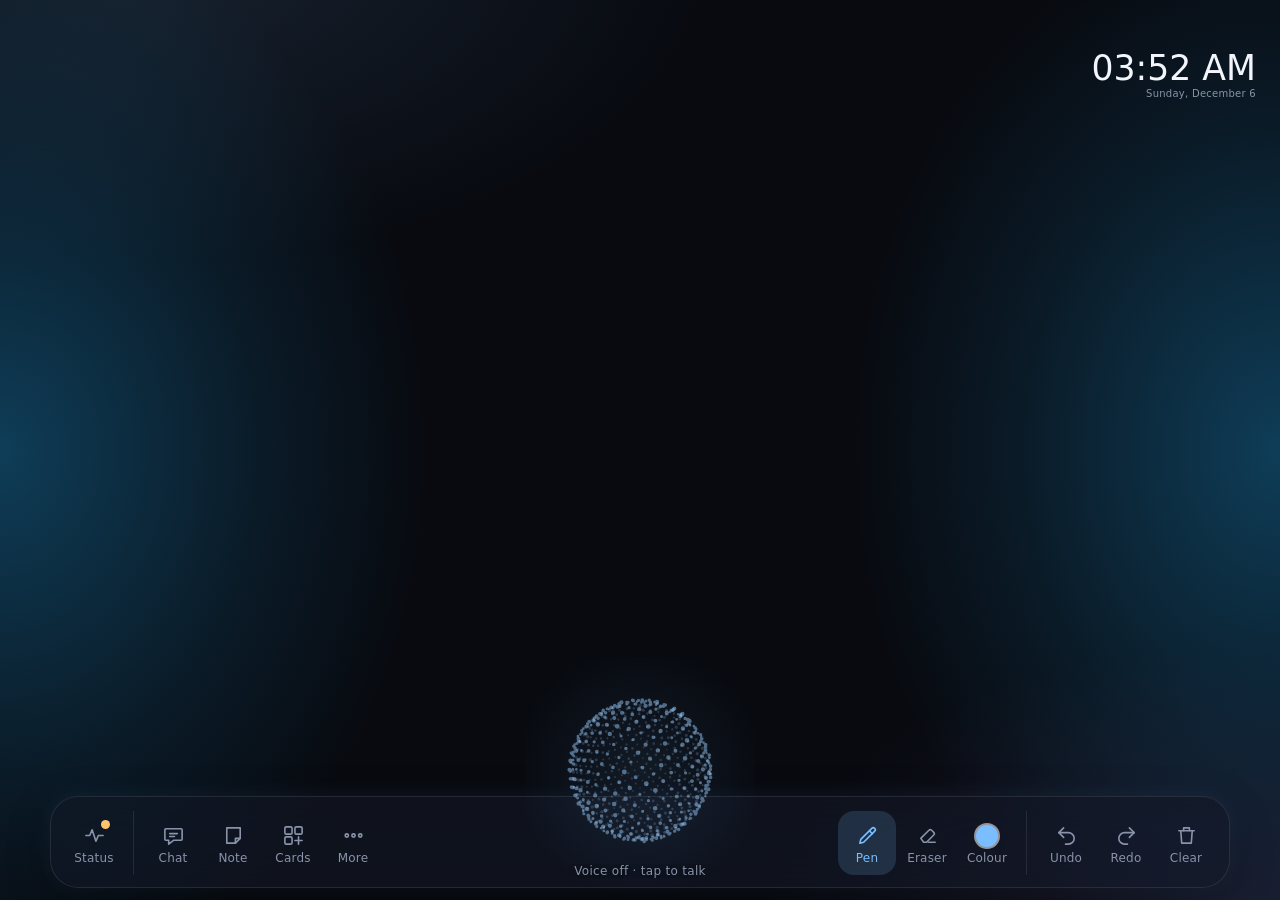
==== commit f8cd3108: "JARVIS sees (PC webcam, phone camera) and speaks first (calendar and mail heads-ups), version 1.4.0 " ====
--- a/web/index.html
+++ b/web/index.html
@@ -73,6 +73,38 @@
             </form>
             <p class="wm-hint">Each step is a sentence you could say to JARVIS: <i>turn the lights off</i>, <i>play some jazz</i>, <i>open spotify</i>, <i>open youtube.com</i>, <i>set a timer for 20 minutes</i>, <i>say good night</i>, <i>note buy milk</i>, <i>wait 5 seconds</i>. Say the routine's name to run it, from here or from your phone.</p>
             <p id="routine-note" class="wm-hint" role="status"></p>
+          </div>
+        </details>
+
+        <details class="sd-sec" id="sec-nudges">
+          <summary><svg viewBox="0 0 24 24" aria-hidden="true"><path d="M6 17V11a6 6 0 0 1 12 0v6l1.5 2h-15z"/><path d="M10 21h4"/></svg><span><b>Speaks first</b><small>Heads-ups before a meeting, new important mail</small></span></summary>
+          <div class="sd-inner">
+            <label class="status-field"><input type="checkbox" id="nudge-on"> Let JARVIS speak first</label>
+            <label class="status-field"><input type="checkbox" id="nudge-calendar"> Before a calendar event, <input id="nudge-minutes" type="number" min="1" max="60" step="1" aria-label="Minutes before an event" style="width:4.5em"> minutes ahead</label>
+            <label class="status-field"><input type="checkbox" id="nudge-mail"> When important mail arrives (who it is from only)</label>
+            <label class="status-field"><input type="checkbox" id="nudge-speak"> Say it out loud (otherwise only the bubble shows)</label>
+            <label class="status-field"><input type="checkbox" id="nudge-phone"> Also notify my phone</label>
+            <label class="status-field">Quiet from <input id="nudge-from" type="time" aria-label="Quiet hours start"> to <input id="nudge-to" type="time" aria-label="Quiet hours end"></label>
+            <div class="status-actions">
+              <button type="button" id="nudge-hour">Quiet for 1 hour</button>
+              <button type="button" id="nudge-resume">Resume</button>
+            </div>
+            <p class="wm-hint">Needs Google connected (<i>connect.bat google</i>). JARVIS only reads who important mail is from, never its subject or text, and never sends anything to an AI for this. It never repeats a heads-up, stays quiet in quiet hours and while the privacy screen is on. Say “Jarvis, don't interrupt me for an hour” to snooze it.</p>
+            <p id="nudge-note" class="wm-hint" role="status"></p>
+          </div>
+        </details>
+
+        <details class="sd-sec" id="sec-vision">
+          <summary><svg viewBox="0 0 24 24" aria-hidden="true"><path d="M2 12s3.5-6 10-6 10 6 10 6-3.5 6-10 6S2 12 2 12z"/><circle cx="12" cy="12" r="2.8"/></svg><span><b>Vision</b><small>Ask “what is this?” through a camera</small></span></summary>
+          <div class="sd-inner">
+            <label class="status-field"><input type="checkbox" id="vision-on"> Let JARVIS look through a camera when I ask</label>
+            <label class="status-field">PC camera <select id="vision-device"><option value="">The browser’s default camera</option></select></label>
+            <div class="status-actions">
+              <button type="button" id="vision-find">Find cameras</button>
+              <button type="button" id="vision-test">Test: what do you see?</button>
+            </div>
+            <p class="wm-hint">Say “Jarvis, what is this?”, “what am I holding?” or “read this” while showing it to the camera. It looks only when you ask: the camera opens for about a second and the picture is not saved. The picture is sent to the AI service JARVIS uses for your questions (Google's Gemini for the free models), so it can be seen by that service: look at what you show it. On your phone, the camera button in the app does the same. JARVIS will not say who a person is from their face.</p>
+            <p id="vision-note" class="wm-hint" role="status"></p>
           </div>
         </details>
 
--- a/web/style.css
+++ b/web/style.css
@@ -404,16 +404,16 @@
   position: absolute; left: 50%; top: 12px; z-index: 55;
   display: flex; align-items: center; gap: 14px;
   width: max-content; min-width: 170px; max-width: min(760px, 92%); max-height: 64vh;
-  padding: 10px 12px 10px 20px; border: 1px solid var(--line); border-radius: 28px; background: rgba(4, 16, 28, 0.94);
-  color: var(--text); font-size: 18px; line-height: 1.4; overflow-wrap: anywhere; cursor: pointer;
-  box-shadow: 0 0 24px rgba(0, 150, 255, 0.2);
+  padding: 10px 12px 10px 20px; border: 2px solid rgba(var(--accent-rgb), 0.75); border-radius: 28px; background: rgba(10, 34, 52, 0.985);
+  color: #fff; font-size: 18px; line-height: 1.4; overflow-wrap: anywhere; cursor: pointer;
+  box-shadow: 0 0 0 1px rgba(0, 0, 0, 0.55), 0 0 26px rgba(var(--accent-rgb), 0.32);
   opacity: 0; transform: translate(-50%, -130%) scale(0.55); transform-origin: 50% 0;
   transition: transform 0.4s cubic-bezier(0.2, 1.3, 0.4, 1), opacity 0.2s ease;
 }
 #orb-bubble.open { opacity: 1; transform: translate(-50%, 0) scale(1); }
 #orb-bubble[hidden], body:not(.panel-hidden) #orb-bubble { display: none; }
 #orb-bubble .bubble-body { min-width: 0; flex: 1; max-height: calc(64vh - 22px); overflow-y: auto; padding-right: 6px; }
-#orb-bubble .step { color: var(--dim); font-style: italic; }
+#orb-bubble .step { color: #c9d4e8; font-style: italic; }
 #orb-bubble p { margin: 0 0 6px; }
 #orb-bubble p:last-child { margin: 0; }
 #orb-bubble .bubble-stop { flex: none; margin: 0; }
--- a/web/modern.css
+++ b/web/modern.css
@@ -77,10 +77,13 @@
     background: var(--surface); backdrop-filter: var(--blur); -webkit-backdrop-filter: var(--blur);
     border: 1px solid var(--line); color: var(--white); box-shadow: var(--shadow);
   }
+  /* the speech bubble must stand out from the dark board: a lighter, almost solid body, a clearly coloured edge with a soft glow, and pure white words */
   & #orb-bubble {
-    background: var(--surface); backdrop-filter: var(--blur); -webkit-backdrop-filter: var(--blur);
-    border: 1px solid var(--line); border-radius: 22px; box-shadow: var(--shadow); color: var(--white);
-  }
+    background: linear-gradient(180deg, rgba(44, 55, 84, 0.985), rgba(28, 36, 58, 0.985)); backdrop-filter: var(--blur); -webkit-backdrop-filter: var(--blur);
+    border: 2px solid rgba(var(--accent-rgb), 0.75); border-radius: 28px; color: #fff;
+    box-shadow: 0 0 0 1px rgba(0, 0, 0, 0.55), 0 0 26px rgba(var(--accent-rgb), 0.32), var(--shadow);
+  }
+  & #orb-bubble .step { color: #c9d4e8; }
   & #toolbar .bubble-stop, & .bubble-stop { border-color: rgba(255, 122, 133, 0.45); background: rgba(255, 122, 133, 0.1); color: #ffc2c8; border-radius: 10px; }
   & #toolbar .bubble-stop:hover, & .bubble-stop:hover { background: rgba(255, 122, 133, 0.22); }
   & #offline-banner {
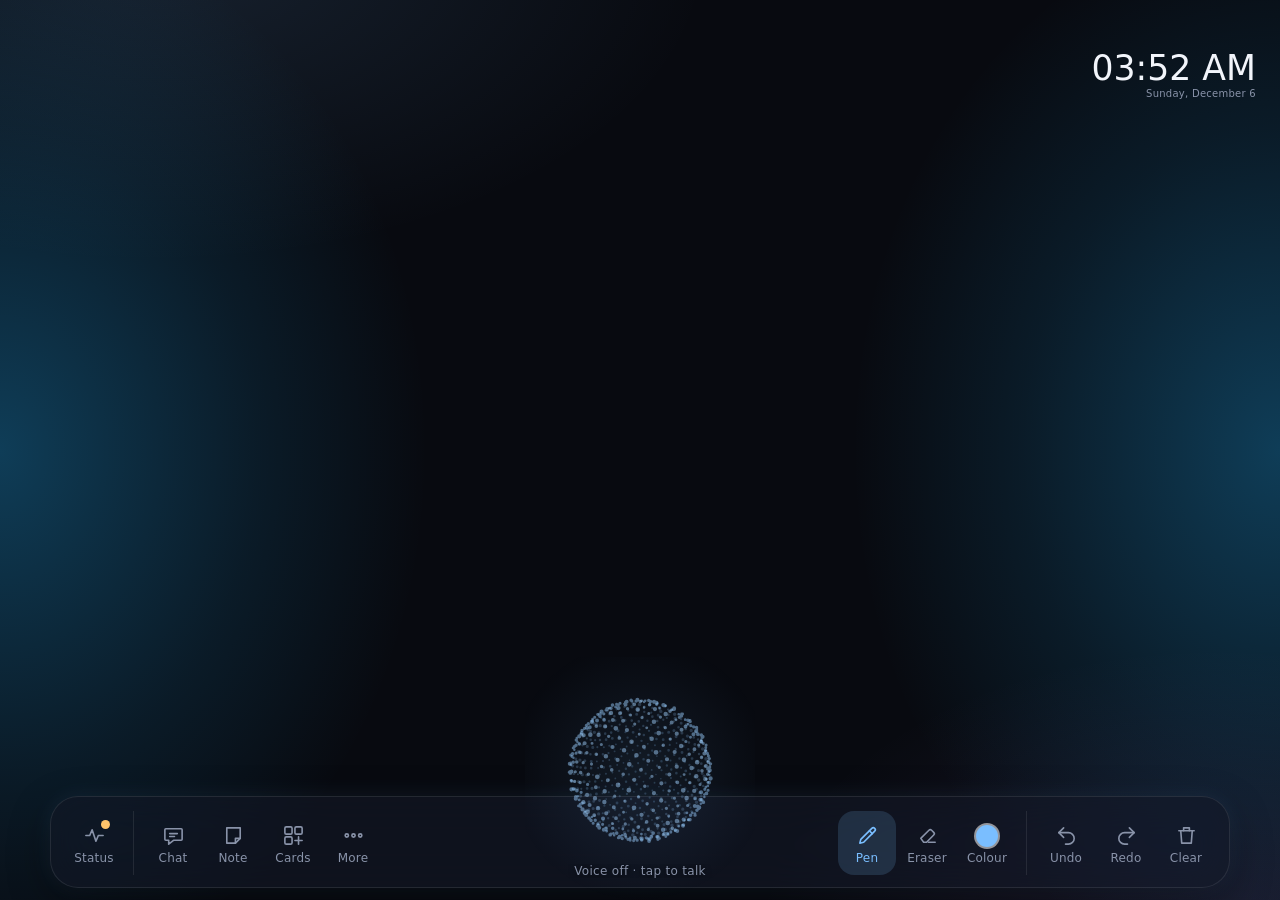
==== commit 38ba7418: "Privacy screen switches JARVIS off: microphone closes, code is typed in the phone app While the priv" ====
--- a/web/index.html
+++ b/web/index.html
@@ -136,7 +136,8 @@
               <button type="button" id="privacy-remove" title="Remove the code: the screen then unlocks with a touch">No code</button>
               <p id="privacy-note" class="wm-hint"></p>
             </form>
-            <p class="wm-hint">Say “Jarvis, privacy” (or press H) to hide everything; “Jarvis, privacy unlock” and the digits, or the keypad, brings it back. While it is on, JARVIS answers nothing.</p>
+            <label class="status-field"><input type="checkbox" id="privacy-phone-only"> Unlock only from the phone app</label>
+            <p class="wm-hint">Say “Jarvis, privacy” (or press H, or press Lock on your phone) to hide everything. While it is on, the microphone and camera are off and JARVIS answers nothing; the code is typed in the JARVIS app on your phone, never said aloud. With this switched on, the wall has no keypad while a phone is paired and a code is set; switch it off to type the code on the wall too (and if your phone is lost, set <i>"phone_only": false</i> in <i>privacy.json</i> in the jarvis folder under %LOCALAPPDATA%).</p>
           </div>
         </details>
 
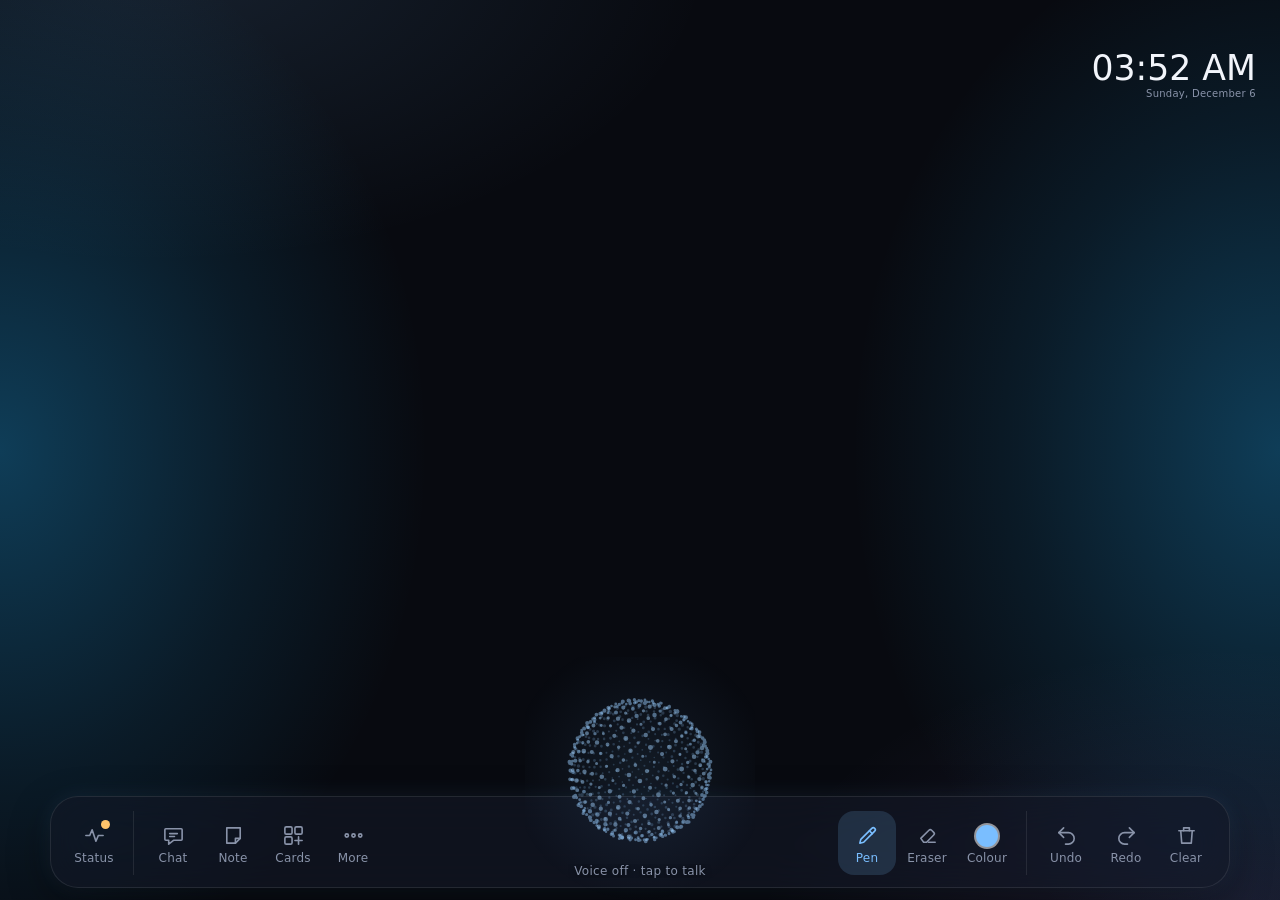
==== commit b4eda60b: "Several named whiteboards: switch from the menu, a name tag, voice, keys or the phone Each board has" ====
--- a/web/index.html
+++ b/web/index.html
@@ -198,6 +198,7 @@
       </div>
     </aside>
     <main id="stage">
+      <button type="button" id="board-name" hidden title="Which whiteboard this is. Tap to switch."></button>
       <div id="sidelight" aria-hidden="true"><i class="l"></i><i class="r"></i></div>
       <div id="board">
         <canvas id="ink"></canvas>
@@ -379,6 +380,7 @@
           <p class="wm-hint">Drag a card by its title to move it, and its corner to resize it.</p>
           <button type="button" id="widget-reset">Reset layout</button>
         </div>
+        <div id="boards-menu" class="dock-menu" hidden aria-label="Whiteboards"></div>
         <div id="ink-menu" class="dock-menu" hidden>
           <h3>Pen</h3>
           <div id="swatches" role="group" aria-label="Pen colour"></div>
@@ -386,6 +388,10 @@
         </div>
         <div id="more-menu" class="dock-menu" hidden>
           <h3>More</h3>
+          <button type="button" class="menu-row" id="btn-boards" aria-haspopup="true" aria-expanded="false" title="Whiteboards: switch, add or rename">
+            <svg viewBox="0 0 24 24" aria-hidden="true"><path d="M3 7.5L12 3l9 4.5-9 4.5z"/><path d="M3 12l9 4.5 9-4.5"/><path d="M3 16.5L12 21l9-4.5"/></svg>
+            <span><b>Whiteboards</b><small>Switch to another whiteboard, or make one. Each has a name.</small></span>
+          </button>
           <button type="button" class="menu-row" id="btn-memory">
             <svg viewBox="0 0 24 24" aria-hidden="true"><path d="M12 3a6 6 0 0 0-6 6c0 2 1 3 2 4v3h8v-3c1-1 2-2 2-4a6 6 0 0 0-6-6z"/><path d="M9 19h6M10 22h4"/></svg>
             <span><b>Memory</b><small>What JARVIS remembers about you. Add or remove facts.</small></span>
--- a/web/style.css
+++ b/web/style.css
@@ -665,8 +665,8 @@
 #files-list li.files-none, .files-folders li.files-none { justify-content: center; opacity: 0.7; background: none; border-style: dashed; }
 #picture { width: 620px; background: rgba(1, 10, 16, 0.97); }
 #picture header b { max-width: 470px; overflow: hidden; text-overflow: ellipsis; white-space: nowrap; }
-#picture-frame { display: grid; place-items: center; width: 592px; height: 400px; border-radius: 8px; background: rgba(0, 10, 16, 0.5); border: 1px solid rgba(var(--accent-rgb), 0.18); overflow: hidden; }
-#picture-img { max-width: 100%; max-height: 100%; object-fit: contain; }
+#picture-frame { display: grid; grid-template: minmax(0, 1fr) / minmax(0, 1fr); place-items: center; width: 592px; height: 400px; border-radius: 8px; background: rgba(0, 10, 16, 0.5); border: 1px solid rgba(var(--accent-rgb), 0.18); overflow: hidden; }
+#picture-img { width: 100%; height: 100%; min-width: 0; min-height: 0; object-fit: contain; }      /* the whole photo, scaled to fit the frame (a tall one used to grow the row and show only its top) */
 #picture-credit:empty { display: none; }
 #news { width: 780px; }
 #news-viewport { overflow: hidden; white-space: nowrap; mask-image: linear-gradient(90deg, transparent, #000 4%, #000 96%, transparent); -webkit-mask-image: linear-gradient(90deg, transparent, #000 4%, #000 96%, transparent); }
--- a/web/dock.css
+++ b/web/dock.css
@@ -153,3 +153,25 @@
 body.ambient #toolbar .dock-menu, body.ambient #orb-label { opacity: 0; }
 
 @media (prefers-reduced-motion: reduce) { #toolbar .dock-btn { transition: none; } }
+
+/* ---- several whiteboards: the name tag on the wall and the Boards menu ---- */
+#board-name {
+  position: absolute; left: 14px; top: 12px; z-index: 5; max-width: 40%; height: 30px; padding: 0 14px; overflow: hidden; text-overflow: ellipsis; white-space: nowrap;
+  font-size: 14px; letter-spacing: 0.4px; color: var(--white); background: rgba(2, 14, 20, 0.7); border: 1px solid rgba(var(--accent-rgb), 0.45); border-radius: 999px; cursor: pointer;
+}
+#board-name[hidden] { display: none; }
+#board-name:hover { background: rgba(var(--accent-rgb), 0.18); }
+body.touch #board-name { height: 44px; font-size: 18px; padding: 0 18px; }
+#toolbar #boards-menu { left: 14px; right: auto; width: 360px; }
+#boards-menu .boards-list { list-style: none; margin: 0 0 10px; padding: 0; display: flex; flex-direction: column; gap: 2px; }
+#toolbar #boards-menu .board-row { display: grid; grid-template-columns: minmax(0, 1fr) auto; min-height: 44px; }
+#boards-menu .board-row b { overflow: hidden; text-overflow: ellipsis; white-space: nowrap; font-weight: 600; color: var(--white); }
+#toolbar #boards-menu .board-row.active { background: rgba(var(--accent-rgb), 0.12); border-color: rgba(var(--accent-rgb), 0.4); }
+#boards-menu .boards-form { display: flex; flex-direction: column; gap: 8px; }
+#boards-menu .boards-form input { height: 38px; padding: 0 12px; font-size: 15px; color: var(--text); background: rgba(var(--accent-rgb), 0.06); border: 1px solid var(--line); border-radius: 10px; }
+#boards-menu .boards-actions { display: flex; flex-wrap: wrap; gap: 6px; }
+#toolbar #boards-menu .boards-actions button { width: auto; flex: 1 1 auto; min-width: 0; height: 38px; padding: 0 12px; white-space: nowrap; font-size: 14px; color: var(--text); background: none; border: 1px solid var(--line); border-radius: 10px; cursor: pointer; }
+#toolbar #boards-menu .boards-actions button:hover:not(:disabled) { background: rgba(var(--accent-rgb), 0.14); }
+#toolbar #boards-menu .boards-actions button:disabled { opacity: 0.4; cursor: default; }
+#toolbar #boards-menu .boards-actions button.danger { flex-basis: 100%; color: #ff9c9c; border-color: rgba(255, 156, 156, 0.35); }
+body.touch #toolbar #boards-menu .boards-actions button, body.touch #boards-menu .boards-form input { height: 48px; font-size: 18px; }
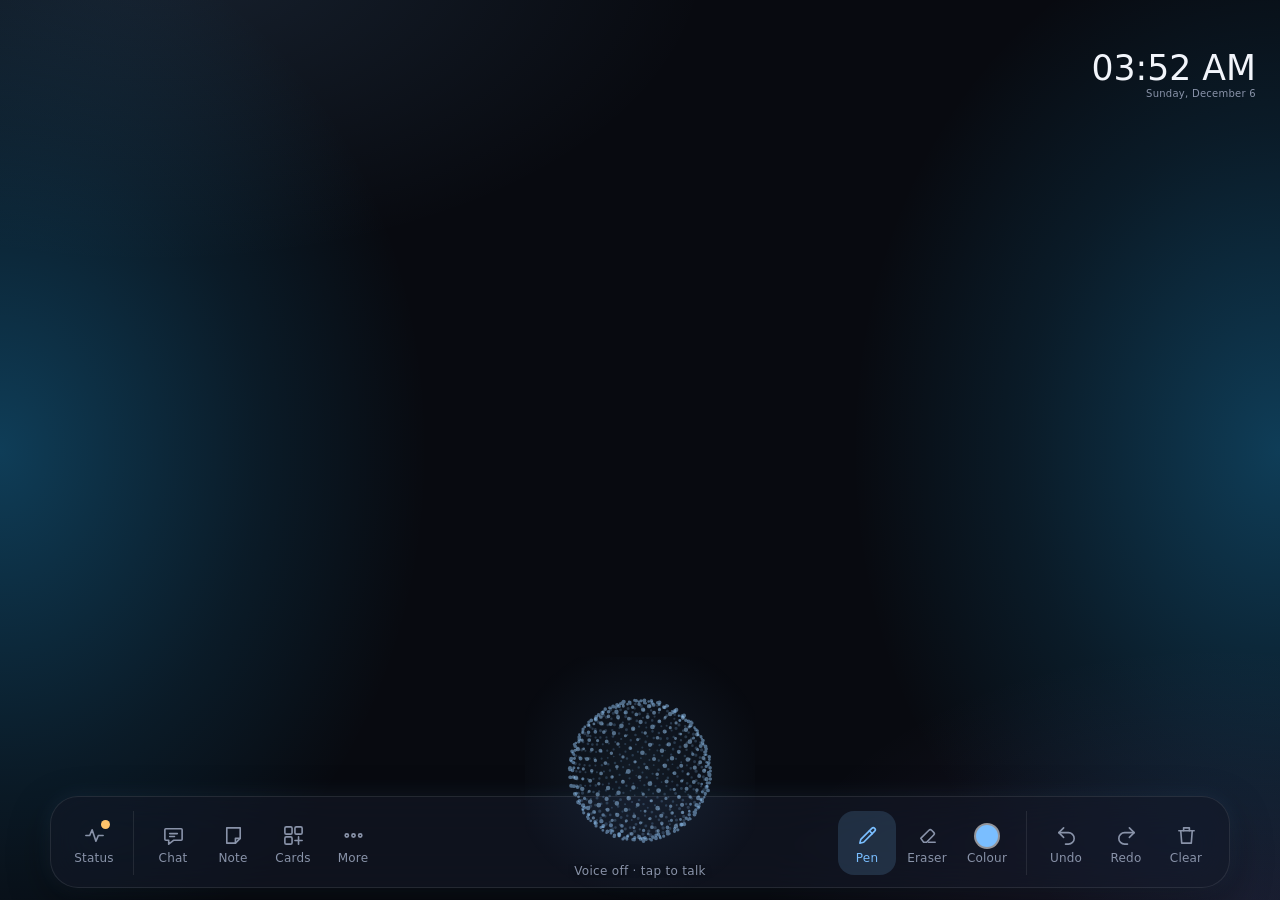
==== commit ffbfa9c0: "Previous and next arrows beside the whiteboard's name at the top of the wall Co-Authored-By: Claude " ====
--- a/web/index.html
+++ b/web/index.html
@@ -198,7 +198,11 @@
       </div>
     </aside>
     <main id="stage">
-      <button type="button" id="board-name" hidden title="Which whiteboard this is. Tap to switch."></button>
+      <div id="board-bar" hidden role="group" aria-label="Whiteboard">
+        <button type="button" id="board-prev" title="Previous whiteboard ([)" aria-label="Previous whiteboard"><svg viewBox="0 0 24 24" aria-hidden="true"><path d="M15 5l-7 7 7 7"/></svg></button>
+        <button type="button" id="board-name" title="Which whiteboard this is. Tap to see them all."></button>
+        <button type="button" id="board-next" title="Next whiteboard (])" aria-label="Next whiteboard"><svg viewBox="0 0 24 24" aria-hidden="true"><path d="M9 5l7 7-7 7"/></svg></button>
+      </div>
       <div id="sidelight" aria-hidden="true"><i class="l"></i><i class="r"></i></div>
       <div id="board">
         <canvas id="ink"></canvas>
--- a/web/dock.css
+++ b/web/dock.css
@@ -155,13 +155,20 @@
 @media (prefers-reduced-motion: reduce) { #toolbar .dock-btn { transition: none; } }
 
 /* ---- several whiteboards: the name tag on the wall and the Boards menu ---- */
-#board-name {
-  position: absolute; left: 14px; top: 12px; z-index: 5; max-width: 40%; height: 30px; padding: 0 14px; overflow: hidden; text-overflow: ellipsis; white-space: nowrap;
-  font-size: 14px; letter-spacing: 0.4px; color: var(--white); background: rgba(2, 14, 20, 0.7); border: 1px solid rgba(var(--accent-rgb), 0.45); border-radius: 999px; cursor: pointer;
-}
-#board-name[hidden] { display: none; }
-#board-name:hover { background: rgba(var(--accent-rgb), 0.18); }
-body.touch #board-name { height: 44px; font-size: 18px; padding: 0 18px; }
+#board-bar {
+  position: absolute; left: 14px; top: 12px; z-index: 5; max-width: 46%; display: flex; align-items: stretch; height: 32px; overflow: hidden;
+  background: rgba(2, 14, 20, 0.7); border: 1px solid rgba(var(--accent-rgb), 0.45); border-radius: 999px;
+}
+#board-bar[hidden] { display: none; }
+#board-bar button { display: grid; place-items: center; padding: 0; margin: 0; border: 0; background: none; color: var(--white); cursor: pointer; font-size: 14px; letter-spacing: 0.4px; }
+#board-bar button:hover { background: rgba(var(--accent-rgb), 0.18); }
+#board-bar button:focus-visible { outline: 2px solid var(--white); outline-offset: -3px; }
+#board-bar #board-prev, #board-bar #board-next { width: 34px; }
+#board-bar svg { width: 18px; height: 18px; fill: none; stroke: currentColor; stroke-width: 2.2; stroke-linecap: round; stroke-linejoin: round; }
+#board-bar #board-name { min-width: 0; padding: 0 8px; overflow: hidden; text-overflow: ellipsis; white-space: nowrap; border-left: 1px solid rgba(var(--accent-rgb), 0.25); border-right: 1px solid rgba(var(--accent-rgb), 0.25); }
+body.touch #board-bar { height: 46px; }
+body.touch #board-bar #board-name { font-size: 18px; padding: 0 14px; }
+body.touch #board-bar #board-prev, body.touch #board-bar #board-next { width: 50px; }
 #toolbar #boards-menu { left: 14px; right: auto; width: 360px; }
 #boards-menu .boards-list { list-style: none; margin: 0 0 10px; padding: 0; display: flex; flex-direction: column; gap: 2px; }
 #toolbar #boards-menu .board-row { display: grid; grid-template-columns: minmax(0, 1fr) auto; min-height: 44px; }
@@ -175,3 +182,19 @@
 #toolbar #boards-menu .boards-actions button:disabled { opacity: 0.4; cursor: default; }
 #toolbar #boards-menu .boards-actions button.danger { flex-basis: 100%; color: #ff9c9c; border-color: rgba(255, 156, 156, 0.35); }
 body.touch #toolbar #boards-menu .boards-actions button, body.touch #boards-menu .boards-form input { height: 48px; font-size: 18px; }
+
+/* ---- switching boards: the pull-back, showcase and fly-forward (web/boardflip.js) ---- */
+#board.board-flipping #ink, #board.board-flipping #notes { visibility: hidden; }
+.bf-layer { position: absolute; inset: 0; overflow: hidden; pointer-events: auto; touch-action: none; }
+.bf-card { position: absolute; left: 50%; top: 50%; backface-visibility: hidden; will-change: transform, opacity; }
+.bf-face {
+  position: absolute; inset: 0; box-sizing: border-box; overflow: hidden; border: 5px solid rgba(var(--accent-rgb), 0.6); border-radius: 22px;
+  background: linear-gradient(rgba(var(--accent-rgb), 0.05) 1px, transparent 1px) 0 0 / 48px 48px, linear-gradient(90deg, rgba(var(--accent-rgb), 0.05) 1px, transparent 1px) 0 0 / 48px 48px, #010a0f;
+  box-shadow: 0 0 90px rgba(var(--accent-rgb), 0.22), inset 0 0 70px rgba(var(--accent-rgb), 0.07);
+}
+.bf-face.bf-flat { border-color: transparent; border-radius: 0; box-shadow: none; }      /* the landing card becomes the board itself */
+.bf-face canvas { position: absolute; inset: 0; width: 100%; height: 100%; }
+.bf-name { position: absolute; left: 0; right: 0; bottom: 56px; padding: 0 60px; text-align: center; overflow: hidden; text-overflow: ellipsis; white-space: nowrap; font-size: 104px; font-weight: 600; letter-spacing: 1px; color: #fff; text-shadow: 0 4px 36px #000, 0 0 24px #000; }
+#boards-menu .boards-anim { display: flex; align-items: center; gap: 6px; margin: 10px 0 0; font-size: 13.5px; color: var(--dim); cursor: pointer; }
+#boards-menu .boards-anim input { width: 18px; height: 18px; accent-color: var(--cyan); }
+body.touch #boards-menu .boards-anim { font-size: 17px; }
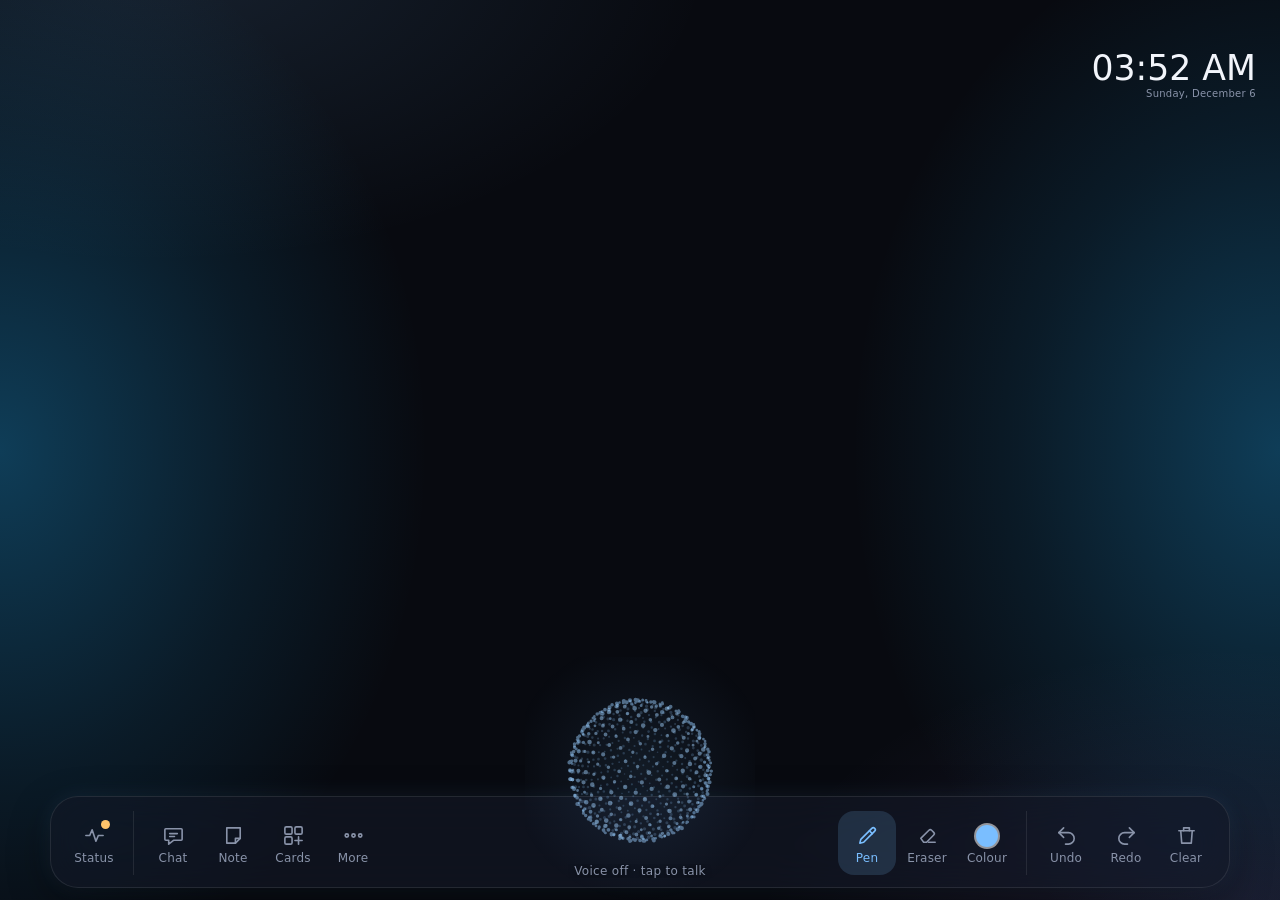
==== commit 090fd713: "If a speaker can't be reached, play the song on this PC in a YouTube Music window Failures that mean" ====
--- a/web/index.html
+++ b/web/index.html
@@ -280,6 +280,7 @@
             <button type="button" data-vol="down" title="Quieter">🔉</button>
             <button type="button" data-vol="up" title="Louder">🔊</button>
           </div>
+          <label class="mu-fallback"><input type="checkbox" id="music-fallback"> If a speaker can’t be reached, play on this PC</label>
           <footer id="music-foot" class="sys-foot"></footer>
         </section>
         <section id="lights" class="widget" hidden aria-label="Lights">
--- a/web/dock.css
+++ b/web/dock.css
@@ -198,3 +198,8 @@
 #boards-menu .boards-anim { display: flex; align-items: center; gap: 6px; margin: 10px 0 0; font-size: 13.5px; color: var(--dim); cursor: pointer; }
 #boards-menu .boards-anim input { width: 18px; height: 18px; accent-color: var(--cyan); }
 body.touch #boards-menu .boards-anim { font-size: 17px; }
+
+/* the Music card: "If a speaker can't be reached, play on this PC" */
+#music .mu-fallback { display: flex; align-items: center; gap: 8px; margin: 10px 0 2px; font-size: 13px; color: var(--dim); cursor: pointer; }
+#music .mu-fallback input { width: 16px; height: 16px; accent-color: var(--cyan); }
+body.touch #music .mu-fallback { font-size: 16px; }
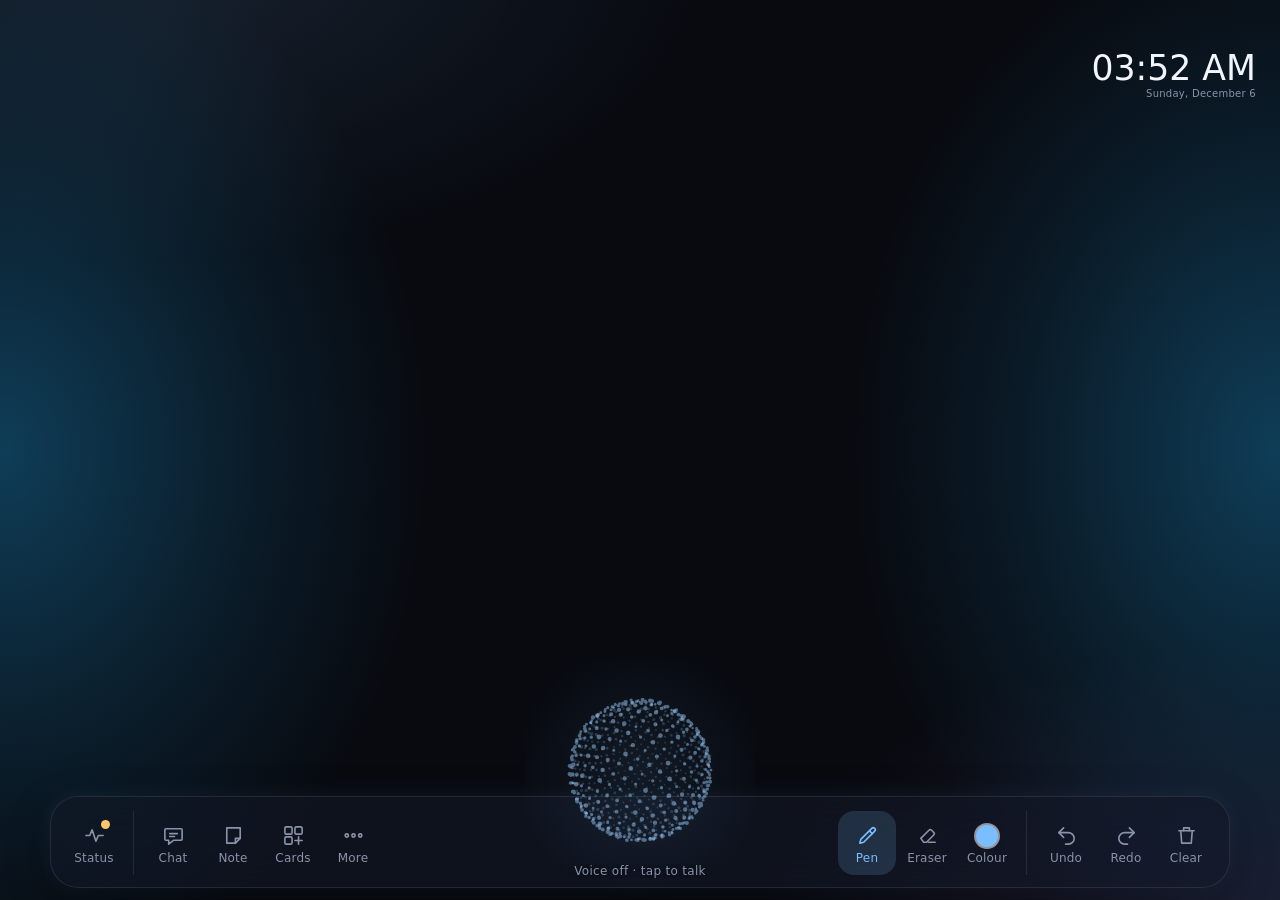
==== commit be47c532: "JARVIS can read your code folder, read-only: list, read and search with strict guard rails Off until" ====
--- a/web/index.html
+++ b/web/index.html
@@ -119,6 +119,22 @@
               <button type="submit">Add</button>
             </form>
             <p id="finder-note" class="wm-hint" role="status"></p>
+          </div>
+        </details>
+
+        <details class="sd-sec" id="sec-code">
+          <summary><svg viewBox="0 0 24 24" aria-hidden="true"><path d="M8 7l-5 5 5 5M16 7l5 5-5 5M14 4l-4 16"/></svg><span><b>Code folder</b><small>Let JARVIS read your projects (it can never change them)</small></span></summary>
+          <div class="sd-inner">
+            <p id="code-state" class="wm-hint" role="status">Checking…</p>
+            <label class="status-field">Folder with your projects <input id="code-root" type="text" placeholder="C:\Users\you\Code" autocomplete="off" aria-label="Code folder"></label>
+            <div class="status-actions">
+              <button type="button" id="code-save">Save folder</button>
+              <button type="button" id="code-suggest" hidden>Use the folder JARVIS is in</button>
+              <button type="button" id="code-toggle">Turn on</button>
+            </div>
+            <p class="wm-hint">When this is on, you can ask “what does music.py do?” or “where is the privacy screen handled?” and JARVIS lists, reads and searches the text files in that folder. It is <b>read-only</b>: it cannot change, delete or run anything there. It never reads <i>.git</i>, dependencies, build folders, JARVIS's own private data, or files that look like secrets (.env, keys, keystores, anything called password or token), and anything inside a file that looks like a key or token is hidden before it is read.</p>
+            <p class="wm-hint"><b>What it costs:</b> what JARVIS reads is sent to the AI service that answers you (Google's Gemini, Groq, OpenRouter...), the same as anything you ask. On free plans that service may keep it or use it to improve its models, so turn this on only for code you are happy to share that way. After JARVIS reads your code in a chat, it asks before opening a web page or an app. Every read is in the activity log.</p>
+            <p id="code-note" class="wm-hint" role="status"></p>
           </div>
         </details>
 
--- a/web/dock.css
+++ b/web/dock.css
@@ -203,3 +203,11 @@
 #music .mu-fallback { display: flex; align-items: center; gap: 8px; margin: 10px 0 2px; font-size: 13px; color: var(--dim); cursor: pointer; }
 #music .mu-fallback input { width: 16px; height: 16px; accent-color: var(--cyan); }
 body.touch #music .mu-fallback { font-size: 16px; }
+
+/* text boxes inside the status panel's sections (code folder, nudges...) match the panel instead of the browser's plain white */
+#status-menu .status-field input[type="text"], #status-menu .status-field input[type="number"], #status-menu .status-field input[type="time"] {
+  min-width: 0; height: 36px; padding: 0 10px; font: inherit; font-size: 14px; color: var(--text); background: rgba(255, 255, 255, 0.05); border: 1px solid var(--line); border-radius: 10px;
+}
+#status-menu .status-field input[type="text"] { flex: 1 1 100%; }
+#status-menu .status-field input:focus-visible { outline: 2px solid rgba(var(--accent-rgb), 0.7); outline-offset: 1px; }
+body.touch #status-menu .status-field input[type="text"] { height: 48px; font-size: 18px; }
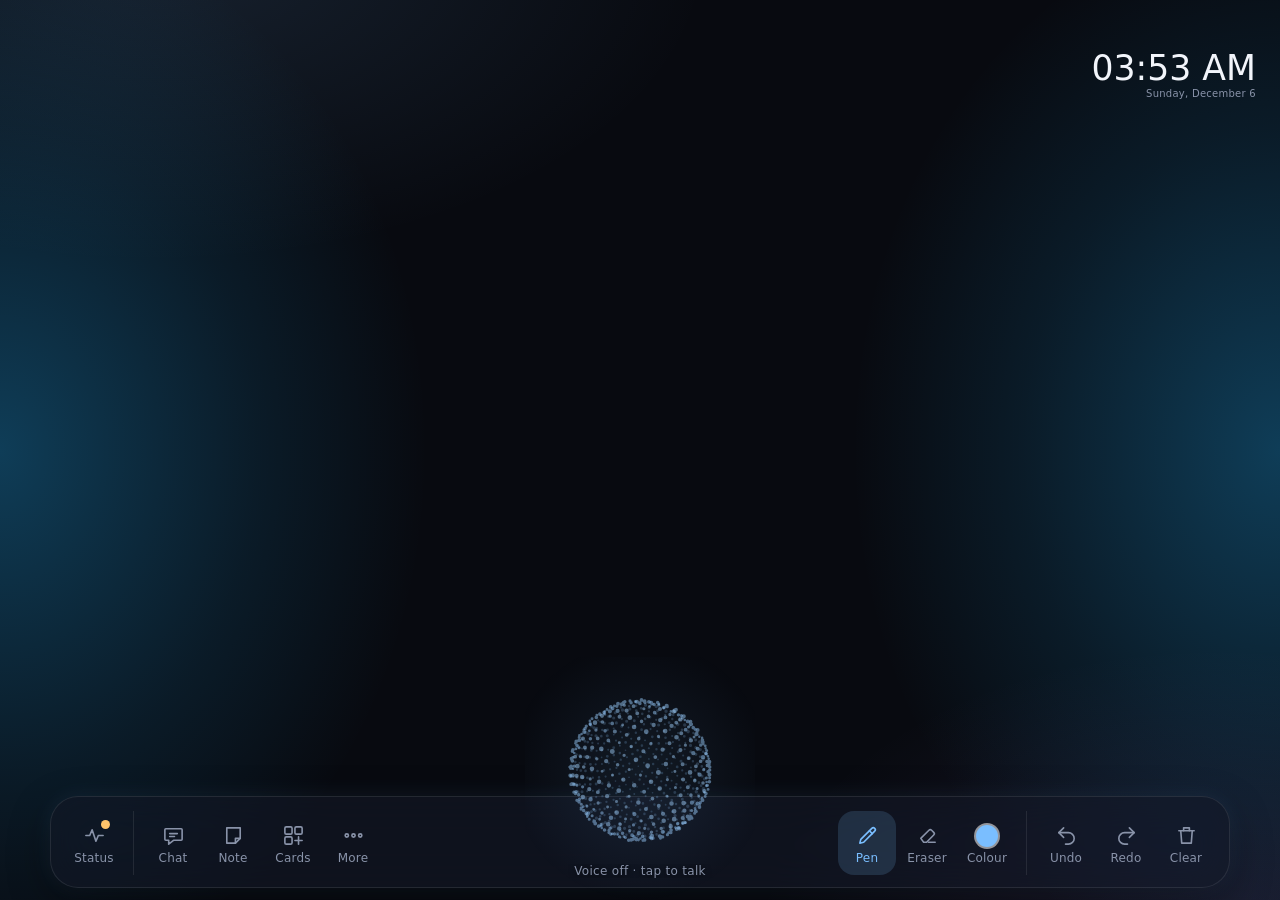
==== commit 88ec6843: "Live camera on the wall: this PC's webcam or the phone's camera, version 1.5.0 A Camera card shows t" ====
--- a/web/index.html
+++ b/web/index.html
@@ -261,6 +261,23 @@
           </header>
           <ul id="files-list"></ul>
           <footer id="files-foot" class="sys-foot"></footer>
+        </section>
+        <section id="camera" class="widget" hidden aria-label="Camera">
+          <header>
+            <b>CAMERA</b>
+            <button type="button" class="w-close" data-close="camera" title="Close the camera">×</button>
+          </header>
+          <div id="camera-frame">
+            <video id="camera-video" autoplay muted playsinline hidden></video>
+            <img id="camera-phone" alt="Live picture from your phone's camera" hidden>
+            <p id="camera-empty" role="status"></p>
+          </div>
+          <div class="mu-buttons">
+            <button type="button" data-cam="pc" title="Show this PC's camera">This PC</button>
+            <button type="button" data-cam="phone" title="Show your phone's camera (tap Show my camera on the wall in the app)">Phone</button>
+            <button type="button" data-cam="stop" title="Stop and close">Stop</button>
+          </div>
+          <footer id="camera-foot" class="sys-foot"></footer>
         </section>
         <section id="picture" class="widget" hidden aria-label="Picture">
           <header>
--- a/web/dock.css
+++ b/web/dock.css
@@ -211,3 +211,13 @@
 #status-menu .status-field input[type="text"] { flex: 1 1 100%; }
 #status-menu .status-field input:focus-visible { outline: 2px solid rgba(var(--accent-rgb), 0.7); outline-offset: 1px; }
 body.touch #status-menu .status-field input[type="text"] { height: 48px; font-size: 18px; }
+
+/* the Camera card: a live view from this PC's webcam or the phone's camera */
+#camera { width: 704px; background: rgba(1, 10, 16, 0.97); }
+#camera-frame { position: relative; display: grid; place-items: center; width: 672px; height: 378px; overflow: hidden; border-radius: 8px; background: #000; border: 1px solid rgba(var(--accent-rgb), 0.18); }
+#camera-frame video, #camera-frame img { width: 100%; height: 100%; object-fit: contain; }
+#camera-frame video[hidden], #camera-frame img[hidden] { display: none; }
+#camera-empty { position: absolute; inset: 0; display: grid; place-items: center; margin: 0; padding: 24px; text-align: center; font-size: 16px; line-height: 1.4; color: var(--dim); }
+#camera-empty[hidden] { display: none; }
+#camera .mu-buttons { margin-top: 10px; }
+#camera .mu-buttons button { min-width: 84px; font-size: 14px; }
